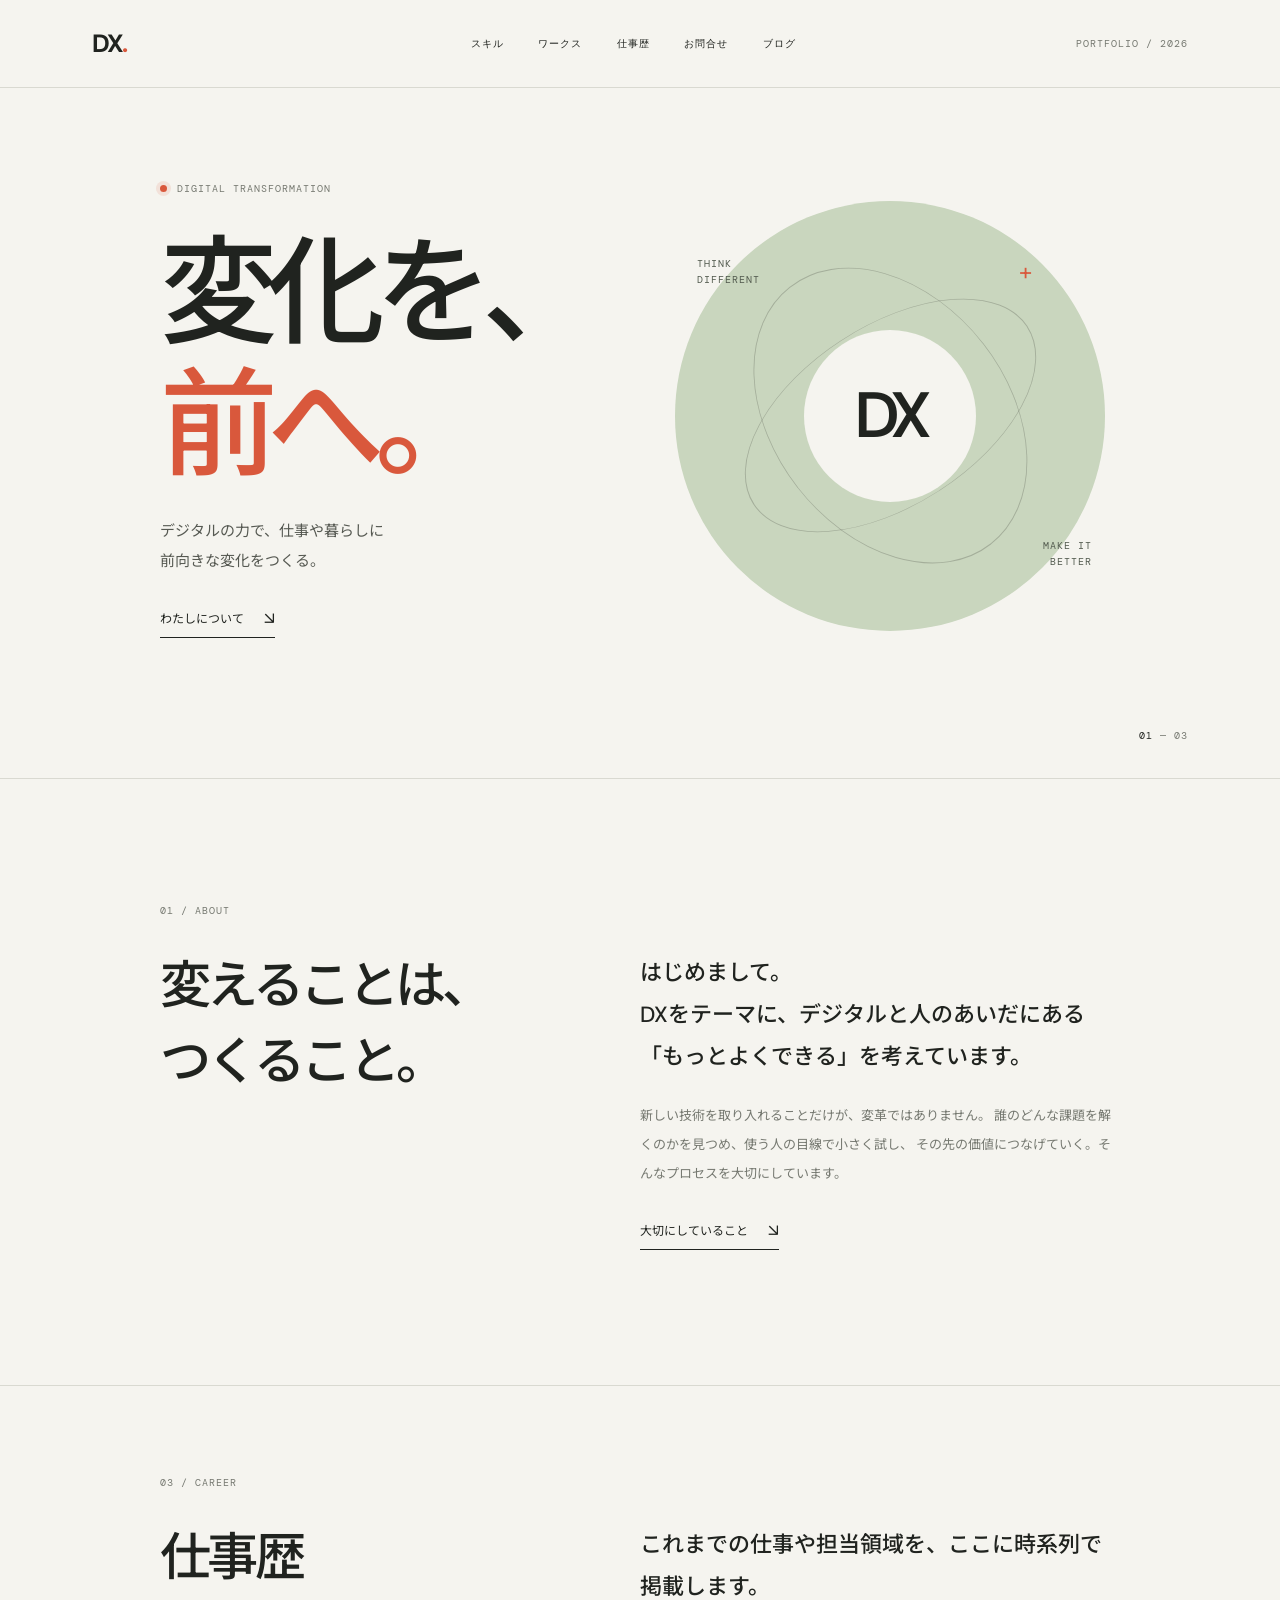
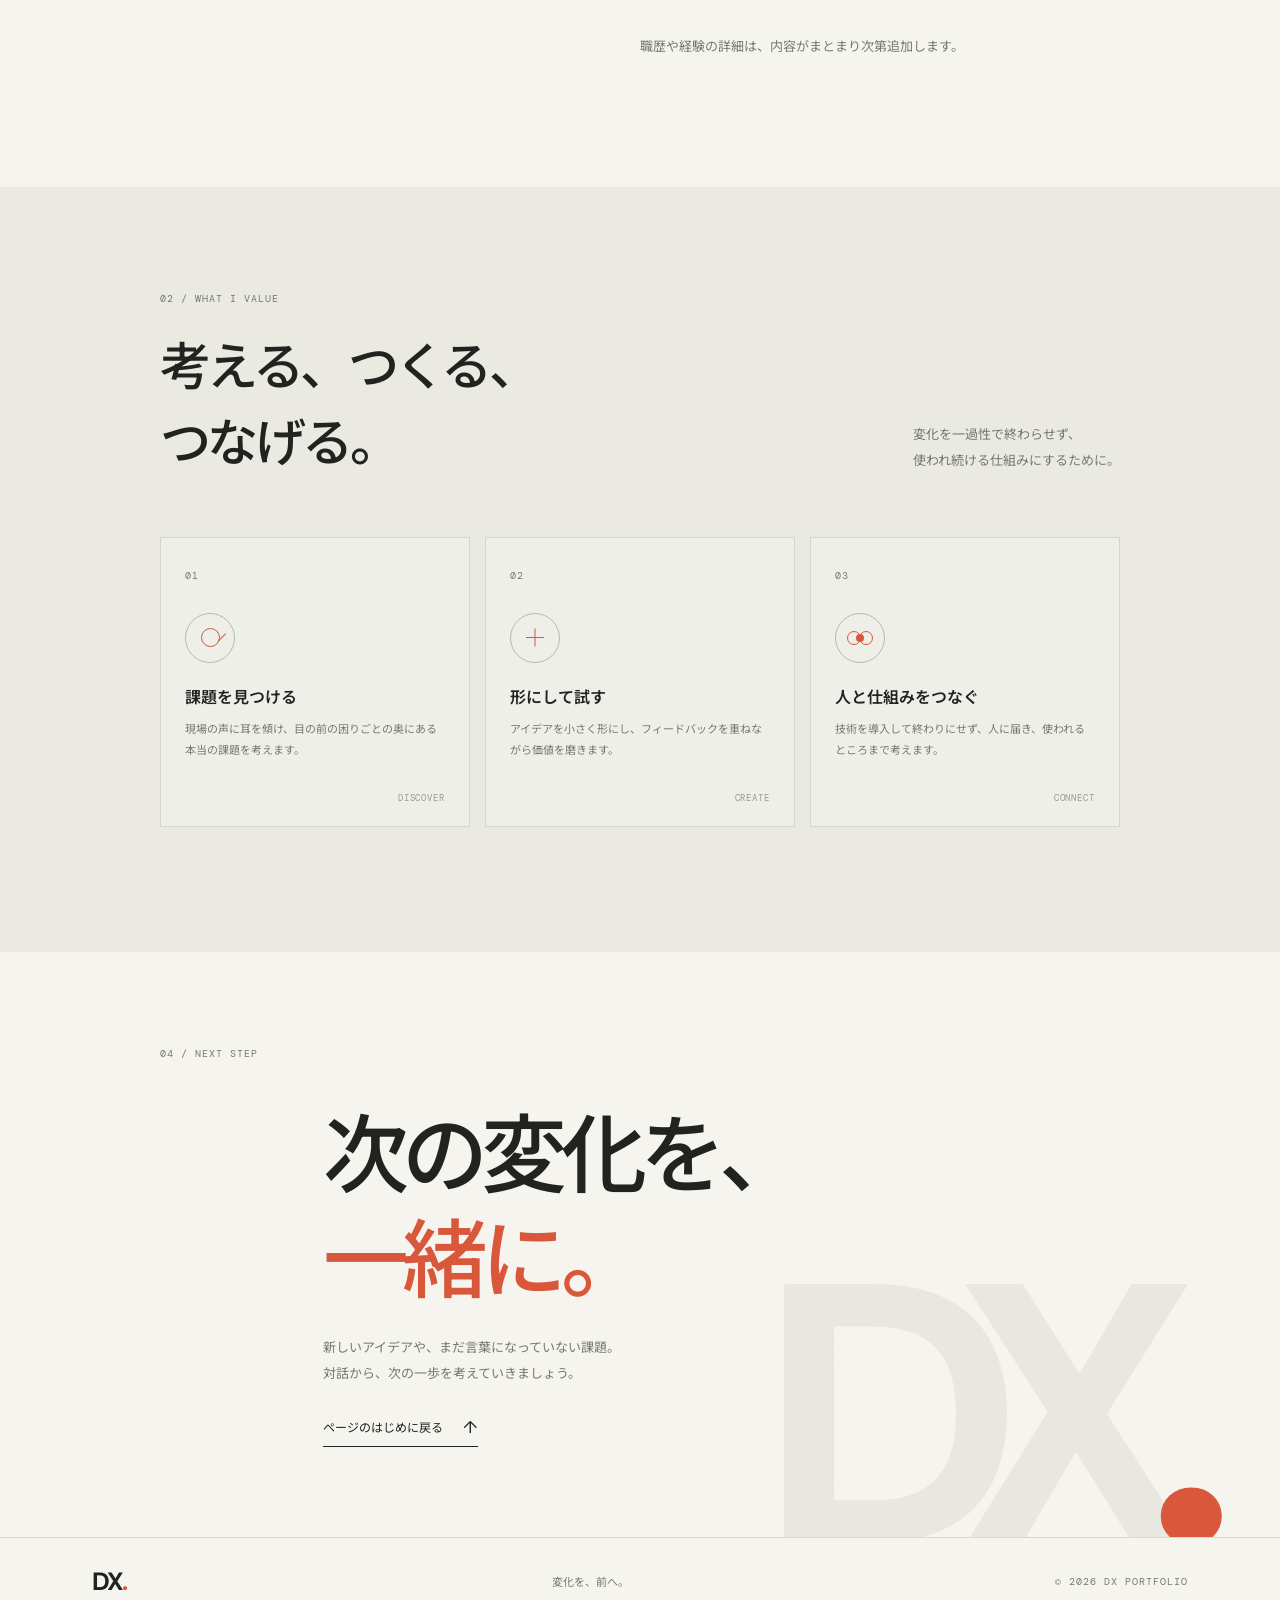
==== index.html @ 7536d4f8 "初コミット" ====
<!doctype html>
<html lang="ja">
  <head>
    <meta charset="utf-8">
    <meta name="viewport" content="width=device-width, initial-scale=1">
    <meta name="description" content="デジタルの力で、仕事や暮らしに前向きな変化をつくる。DXをテーマにしたポートフォリオです。">
    <meta name="theme-color" content="#f5f4ef">
    <title>DX — 変化を、前へ。</title>
    <link rel="preconnect" href="https://fonts.googleapis.com">
    <link rel="preconnect" href="https://fonts.gstatic.com" crossorigin>
    <link href="https://fonts.googleapis.com/css2?family=DM+Mono:wght@400;500&family=DM+Sans:wght@400;500;600;700&family=Noto+Sans+JP:wght@400;500;600;700&display=swap" rel="stylesheet">
    <link rel="stylesheet" href="style.css">
    <script src="navigation.js" defer></script>
  </head>
  <body>
    <div id="site-header"></div>

    <main id="top" data-page="home">
      <section class="hero" aria-labelledby="hero-title">
        <div class="hero-copy">
          <p class="eyebrow"><span class="status-dot"></span> DIGITAL TRANSFORMATION</p>
          <h1 id="hero-title">変化を、<br><span>前へ。</span></h1>
          <p class="hero-description">
            デジタルの力で、仕事や暮らしに<br class="desktop-break">
            前向きな変化をつくる。
          </p>
          <a class="text-link" href="#about">わたしについて <span aria-hidden="true">↘</span></a>
        </div>
        <div class="hero-art" aria-hidden="true">
          <div class="art-orbit orbit-one"></div>
          <div class="art-orbit orbit-two"></div>
          <div class="art-core">DX</div>
          <span class="art-label label-top">THINK<br>DIFFERENT</span>
          <span class="art-label label-bottom">MAKE IT<br>BETTER</span>
          <span class="art-cross">+</span>
        </div>
        <div class="hero-index"><span>01</span> — 03</div>
      </section>

      <section class="about section-wrap" id="about" aria-labelledby="about-title">
        <div class="section-heading">
          <p class="eyebrow">01 / ABOUT</p>
          <h2 id="about-title">変えることは、<br>つくること。</h2>
        </div>
        <div class="about-copy">
          <p class="lead">
            はじめまして。<br>
            DXをテーマに、デジタルと人のあいだにある
            「もっとよくできる」を考えています。
          </p>
          <p class="body-copy">
            新しい技術を取り入れることだけが、変革ではありません。
            誰のどんな課題を解くのかを見つめ、使う人の目線で小さく試し、
            その先の価値につなげていく。そんなプロセスを大切にしています。
          </p>
          <a class="text-link" href="#focus">大切にしていること <span aria-hidden="true">↘</span></a>
        </div>
      </section>

      <section class="career section-wrap" id="career" aria-labelledby="career-title">
        <div class="section-heading">
          <p class="eyebrow">03 / CAREER</p>
          <h2 id="career-title">仕事歴</h2>
        </div>
        <div class="career-copy">
          <p class="lead">これまでの仕事や担当領域を、ここに時系列で掲載します。</p>
          <p class="body-copy">職歴や経験の詳細は、内容がまとまり次第追加します。</p>
        </div>
      </section>

      <section class="focus section-wrap" id="focus" aria-labelledby="focus-title">
        <div class="focus-top">
          <div>
            <p class="eyebrow">02 / WHAT I VALUE</p>
            <h2 id="focus-title">考える、つくる、<br>つなげる。</h2>
          </div>
          <p class="focus-intro">変化を一過性で終わらせず、<br>使われ続ける仕組みにするために。</p>
        </div>
        <div class="focus-grid">
          <article class="focus-card">
            <span class="card-number">01</span>
            <div class="card-icon icon-discover" aria-hidden="true"><span></span></div>
            <h3>課題を見つける</h3>
            <p>現場の声に耳を傾け、目の前の困りごとの奥にある本当の課題を考えます。</p>
            <span class="card-en">DISCOVER</span>
          </article>
          <article class="focus-card">
            <span class="card-number">02</span>
            <div class="card-icon icon-create" aria-hidden="true"><span></span></div>
            <h3>形にして試す</h3>
            <p>アイデアを小さく形にし、フィードバックを重ねながら価値を磨きます。</p>
            <span class="card-en">CREATE</span>
          </article>
          <article class="focus-card">
            <span class="card-number">03</span>
            <div class="card-icon icon-connect" aria-hidden="true"><span></span></div>
            <h3>人と仕組みをつなぐ</h3>
            <p>技術を導入して終わりにせず、人に届き、使われるところまで考えます。</p>
            <span class="card-en">CONNECT</span>
          </article>
        </div>
      </section>

      <section class="contact section-wrap" id="contact" aria-labelledby="contact-title">
        <p class="eyebrow">04 / NEXT STEP</p>
        <div class="contact-content">
          <h2 id="contact-title">次の変化を、<br><span>一緒に。</span></h2>
          <p>新しいアイデアや、まだ言葉になっていない課題。<br>対話から、次の一歩を考えていきましょう。</p>
          <a class="contact-link" href="#top">ページのはじめに戻る <span aria-hidden="true">↑</span></a>
        </div>
        <div class="contact-mark" aria-hidden="true">DX<span>.</span></div>
      </section>
    </main>

    <footer class="site-footer">
      <a class="wordmark" href="#top" aria-label="DX ホーム">DX<span>.</span></a>
      <p>変化を、前へ。</p>
      <small>© 2026 DX PORTFOLIO</small>
    </footer>
  </body>
</html>
---- style.css ----
:root {
  color-scheme: light;
  --paper: #f5f4ef;
  --ink: #20231f;
  --muted: #767971;
  --line: #d9d9d1;
  --accent: #d9583c;
  --green: #c9d6be;
  --mono: "DM Mono", monospace;
  --sans: "DM Sans", "Noto Sans JP", sans-serif;
}

* {
  box-sizing: border-box;
}

html {
  scroll-behavior: smooth;
}

body {
  margin: 0;
  background: var(--paper);
  color: var(--ink);
  font-family: var(--sans);
  -webkit-font-smoothing: antialiased;
}

a {
  color: inherit;
  text-decoration: none;
}

.site-header,
.site-footer {
  display: flex;
  align-items: center;
  justify-content: space-between;
  padding: 27px 7.2%;
}

.site-header {
  border-bottom: 1px solid var(--line);
}

.wordmark {
  font-size: 25px;
  font-weight: 700;
  letter-spacing: -0.09em;
}

.wordmark span,
.contact-mark span {
  color: var(--accent);
}

.site-nav {
  display: flex;
  gap: clamp(14px, 2.7vw, 38px);
  margin-left: 65px;
}

.site-nav a,
.header-note,
.eyebrow,
.hero-index,
.art-label,
.card-number,
.card-en,
.site-footer small {
  font-family: var(--mono);
  font-size: 10px;
  letter-spacing: 0.1em;
}

.site-nav a {
  transition: color 180ms ease;
}

.site-nav a:hover,
.text-link:hover,
.contact-link:hover {
  color: var(--accent);
}

.header-note {
  color: var(--muted);
}

.hero {
  position: relative;
  display: grid;
  min-height: min(690px, 78vw);
  grid-template-columns: 1fr 1fr;
  align-items: center;
  padding: 60px 12.5% 90px;
  overflow: hidden;
}

.hero-copy {
  position: relative;
  z-index: 1;
  padding-bottom: 16px;
}

.eyebrow {
  display: flex;
  align-items: center;
  gap: 10px;
  margin: 0;
  color: var(--muted);
  text-transform: uppercase;
}

.status-dot {
  width: 7px;
  height: 7px;
  border-radius: 50%;
  background: var(--accent);
  box-shadow: 0 0 0 4px rgb(217 88 60 / 12%);
}

h1,
h2,
h3,
p {
  margin-top: 0;
}

.hero h1 {
  margin: 34px 0 24px;
  font-size: clamp(68px, 9.2vw, 128px);
  font-weight: 500;
  letter-spacing: -0.09em;
  line-height: 1.12;
}

.hero h1 span,
.contact h2 span {
  color: var(--accent);
}

.hero-description {
  margin-bottom: 31px;
  color: #565952;
  font-size: 15px;
  line-height: 2;
}

.text-link,
.contact-link {
  display: inline-flex;
  align-items: center;
  gap: 20px;
  padding-bottom: 8px;
  border-bottom: 1px solid currentColor;
  font-size: 12px;
  transition: color 180ms ease;
}

.text-link span,
.contact-link span {
  font-size: 17px;
}

.hero-art {
  position: relative;
  justify-self: center;
  width: min(36vw, 430px);
  aspect-ratio: 1;
  margin: -5px 0 0 20px;
  border-radius: 50%;
  background: var(--green);
}

.art-orbit {
  position: absolute;
  inset: 12%;
  border: 1px solid rgb(32 35 31 / 22%);
  border-radius: 50%;
  transform: rotate(-33deg) scaleY(0.55);
}

.orbit-two {
  transform: rotate(52deg) scaleY(0.72);
}

.art-core {
  position: absolute;
  top: 50%;
  left: 50%;
  display: grid;
  width: 40%;
  aspect-ratio: 1;
  place-items: center;
  border-radius: 50%;
  background: var(--paper);
  font-size: clamp(35px, 5vw, 65px);
  font-weight: 600;
  letter-spacing: -0.1em;
  transform: translate(-50%, -50%);
}

.art-label {
  position: absolute;
  color: #535b4f;
  line-height: 1.6;
}

.label-top {
  top: 13%;
  left: 5%;
}

.label-bottom {
  right: 3%;
  bottom: 14%;
  text-align: right;
}

.art-cross {
  position: absolute;
  top: 13%;
  right: 17%;
  color: var(--accent);
  font-size: 24px;
}

.hero-index {
  position: absolute;
  right: 7.2%;
  bottom: 36px;
  color: var(--muted);
}

.hero-index span {
  color: var(--ink);
}

.section-wrap {
  padding-right: 12.5%;
  padding-left: 12.5%;
}

.about {
  display: grid;
  grid-template-columns: 0.9fr 1.1fr;
  gap: 9%;
  padding-top: 125px;
  padding-bottom: 135px;
  border-top: 1px solid var(--line);
}

.section-heading h2,
.focus h2 {
  margin: 31px 0 0;
  font-size: clamp(33px, 4vw, 52px);
  font-weight: 500;
  letter-spacing: -0.07em;
  line-height: 1.48;
}

.about-copy {
  padding-top: 48px;
}

.career {
  display: grid;
  grid-template-columns: 0.9fr 1.1fr;
  gap: 9%;
  padding-top: 90px;
  padding-bottom: 95px;
  border-top: 1px solid var(--line);
}

.career-copy {
  padding-top: 48px;
}

.lead {
  max-width: 470px;
  margin-bottom: 25px;
  font-size: clamp(17px, 1.8vw, 22px);
  font-weight: 500;
  line-height: 1.9;
}

.body-copy {
  max-width: 510px;
  margin-bottom: 31px;
  color: var(--muted);
  font-size: 13px;
  line-height: 2.2;
}

.focus {
  padding-top: 105px;
  padding-bottom: 125px;
  background: #eaeae3;
}

.focus-top {
  display: flex;
  align-items: end;
  justify-content: space-between;
  margin-bottom: 55px;
}

.focus h2 {
  margin-top: 25px;
}

.focus-intro {
  margin: 0 0 8px;
  color: var(--muted);
  font-size: 13px;
  line-height: 2;
}

.focus-grid {
  display: grid;
  grid-template-columns: repeat(3, 1fr);
  gap: 15px;
}

.focus-card {
  position: relative;
  min-height: 290px;
  padding: 25px 24px 23px;
  border: 1px solid #d5d6cd;
  background: rgb(245 244 239 / 55%);
}

.card-number {
  color: var(--muted);
}

.card-icon {
  position: relative;
  display: grid;
  width: 50px;
  height: 50px;
  margin: 29px 0 21px;
  place-items: center;
  border: 1px solid #b6b9ad;
  border-radius: 50%;
}

.card-icon::before,
.card-icon::after,
.card-icon span {
  position: absolute;
  display: block;
  content: "";
}

.icon-discover::before {
  width: 17px;
  height: 17px;
  border: 1px solid var(--accent);
  border-radius: 50%;
}

.icon-discover::after {
  width: 1px;
  height: 11px;
  background: var(--accent);
  transform: rotate(45deg) translate(8px, -8px);
}

.icon-create::before,
.icon-create::after {
  width: 18px;
  height: 1px;
  background: var(--accent);
}

.icon-create::after {
  transform: rotate(90deg);
}

.icon-connect::before,
.icon-connect::after {
  width: 12px;
  height: 12px;
  border: 1px solid var(--accent);
  border-radius: 50%;
}

.icon-connect::before {
  transform: translateX(-6px);
}

.icon-connect::after {
  transform: translateX(6px);
}

.icon-connect span {
  z-index: 1;
  width: 8px;
  height: 8px;
  border-radius: 50%;
  background: var(--accent);
}

.focus-card h3 {
  margin-bottom: 11px;
  font-size: 16px;
  font-weight: 600;
}

.focus-card p {
  margin-bottom: 34px;
  color: var(--muted);
  font-size: 11px;
  line-height: 1.9;
}

.card-en {
  position: absolute;
  right: 24px;
  bottom: 22px;
  color: #989b91;
  font-size: 9px;
}

.contact {
  position: relative;
  min-height: 490px;
  padding-top: 95px;
  padding-bottom: 90px;
  overflow: hidden;
}

.contact-content {
  position: relative;
  z-index: 1;
  margin: 45px 0 0 17%;
}

.contact h2 {
  margin-bottom: 20px;
  font-size: clamp(50px, 7vw, 86px);
  font-weight: 500;
  letter-spacing: -0.08em;
  line-height: 1.22;
}

.contact-content p {
  margin-bottom: 29px;
  color: var(--muted);
  font-size: 13px;
  line-height: 2;
}

.contact-mark {
  position: absolute;
  right: 7%;
  bottom: -65px;
  color: #e9e8e0;
  font-size: clamp(180px, 29vw, 370px);
  font-weight: 700;
  letter-spacing: -0.12em;
  line-height: 1;
}

.site-footer {
  border-top: 1px solid var(--line);
}

.site-footer p {
  margin: 0;
  color: var(--muted);
  font-size: 11px;
}

.site-footer small {
  color: var(--muted);
}

.subpage {
  min-height: calc(100vh - 150px);
  padding-top: 100px;
  padding-bottom: 120px;
}

.subpage h1 {
  margin: 30px 0 15px;
  font-size: clamp(58px, 8vw, 94px);
  font-weight: 500;
  letter-spacing: -0.08em;
}

.subpage h1 span {
  color: var(--accent);
}

.subpage-lead {
  margin-bottom: 60px;
  color: var(--muted);
  font-size: 15px;
  line-height: 2;
}

.skills-list {
  display: grid;
  gap: 14px;
  max-width: 760px;
}

.skill-group {
  padding: 32px;
  border: 1px solid var(--line);
}

.skill-group h2 {
  margin-bottom: 14px;
  font-size: 18px;
  font-weight: 600;
}

.skill-tags {
  display: flex;
  flex-wrap: wrap;
  gap: 9px;
  margin: 0;
  padding: 0;
  list-style: none;
}

.skill-tags li {
  padding: 8px 12px;
  border: 1px solid var(--line);
  color: #565952;
  font-size: 12px;
}

:focus-visible {
  outline: 2px solid var(--accent);
  outline-offset: 4px;
}

@media (max-width: 760px) {
  .site-header,
  .site-footer {
    padding-right: 6%;
    padding-left: 6%;
  }

  .site-header {
    padding-top: 20px;
    padding-bottom: 20px;
  }

  .site-nav {
    gap: clamp(9px, 3vw, 17px);
    margin-left: 0;
  }

  .site-nav a,
  .header-note {
    font-size: 9px;
  }

  .header-note {
    display: none;
  }

  .hero {
    min-height: auto;
    grid-template-columns: 1fr;
    gap: 45px;
    padding: 85px 9% 80px;
  }

  .hero h1 {
    margin-top: 27px;
    font-size: clamp(72px, 17vw, 112px);
  }

  .hero-art {
    width: min(73vw, 340px);
    margin: 0;
  }

  .hero-index {
    right: 6%;
    bottom: 27px;
  }

  .section-wrap {
    padding-right: 9%;
    padding-left: 9%;
  }

  .about {
    grid-template-columns: 1fr;
    gap: 15px;
    padding-top: 83px;
    padding-bottom: 92px;
  }

  .about-copy {
    padding-top: 13px;
  }

  .career {
    grid-template-columns: 1fr;
    gap: 15px;
    padding-top: 70px;
    padding-bottom: 78px;
  }

  .career-copy {
    padding-top: 13px;
  }

  .focus {
    padding-top: 82px;
    padding-bottom: 90px;
  }

  .focus-top {
    display: block;
    margin-bottom: 34px;
  }

  .focus-intro {
    margin-top: 24px;
  }

  .focus-grid {
    grid-template-columns: 1fr;
    gap: 11px;
  }

  .focus-card {
    min-height: 245px;
  }

  .card-icon {
    margin-top: 22px;
  }

  .contact {
    min-height: 450px;
    padding-top: 75px;
    padding-bottom: 75px;
  }

  .contact-content {
    margin: 45px 0 0;
  }

  .contact-mark {
    right: -3%;
    bottom: -25px;
    font-size: 48vw;
  }

  .site-footer p {
    display: none;
  }

  .subpage {
    min-height: calc(100vh - 130px);
    padding-top: 75px;
    padding-bottom: 90px;
  }

  .skill-group {
    padding: 24px;
  }
}

@media (prefers-reduced-motion: reduce) {
  html {
    scroll-behavior: auto;
  }

  *,
  *::before,
  *::after {
    transition-duration: 0.01ms !important;
  }
}
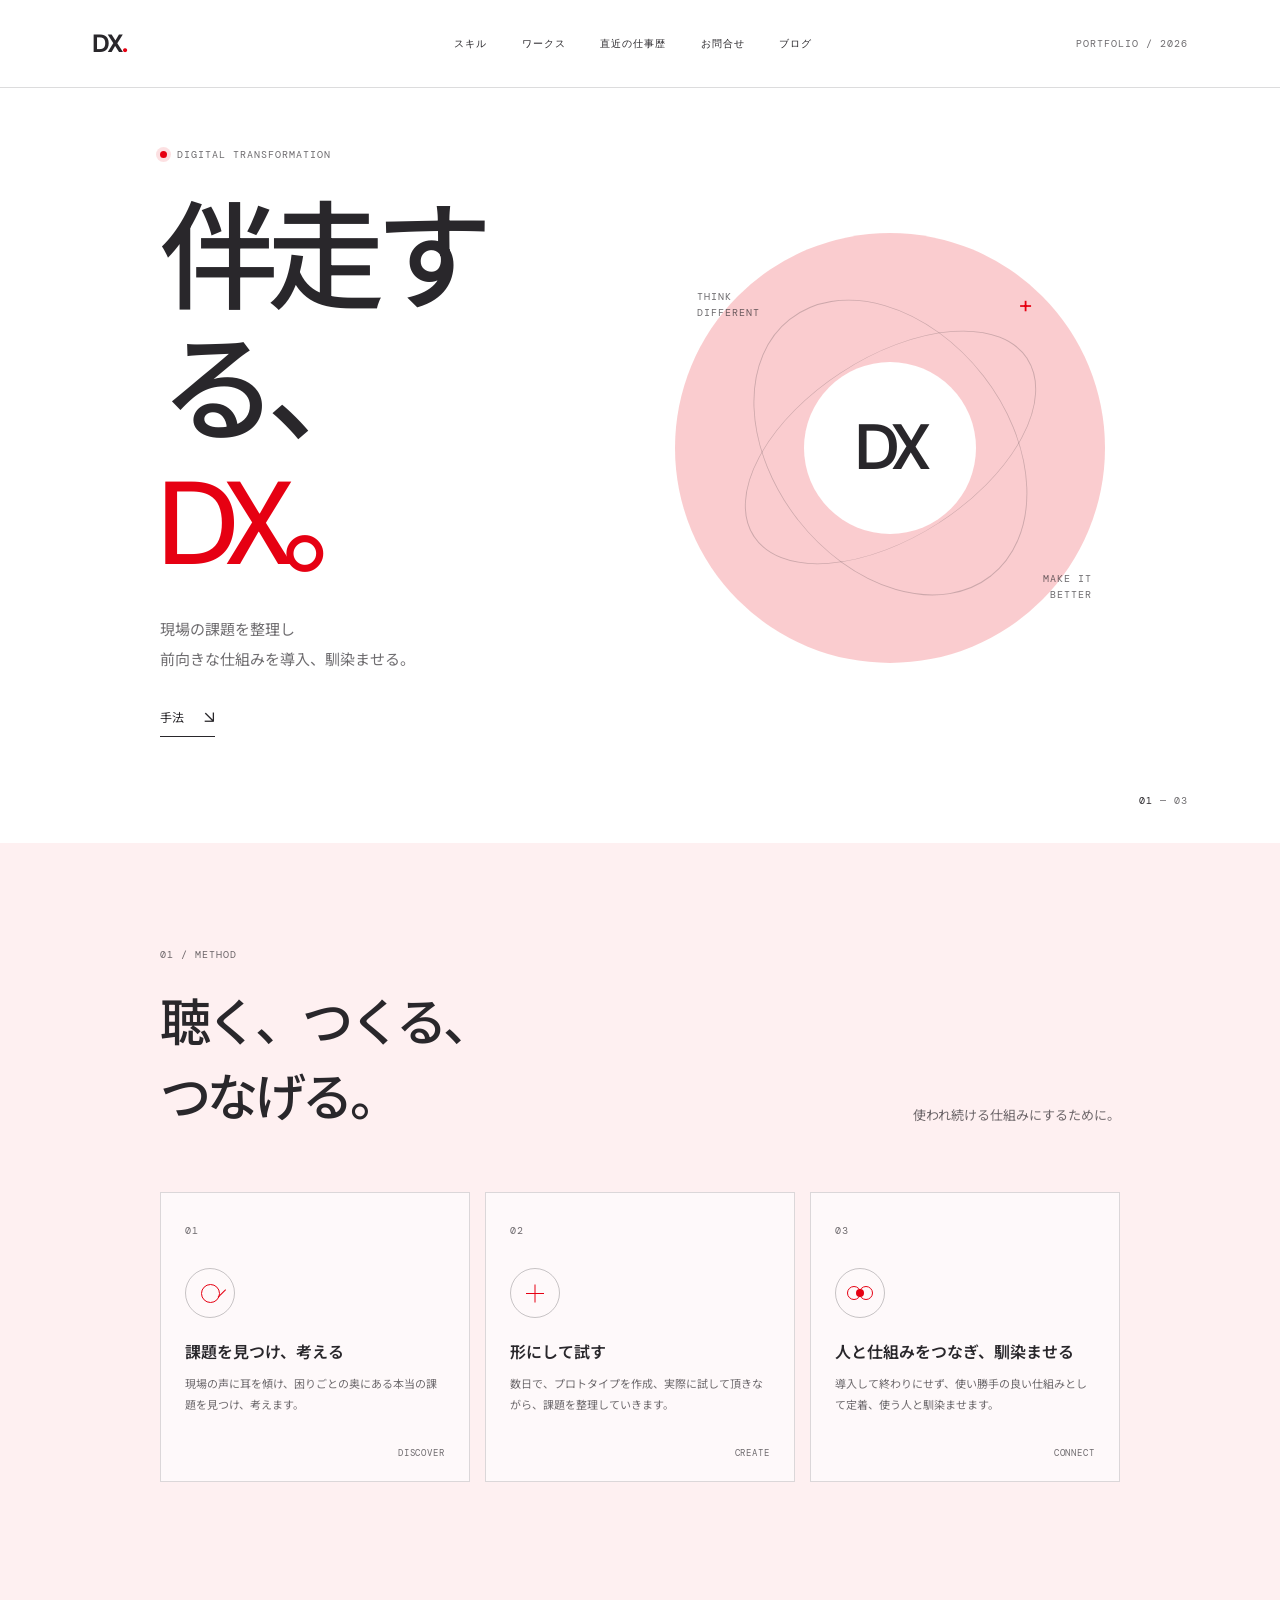
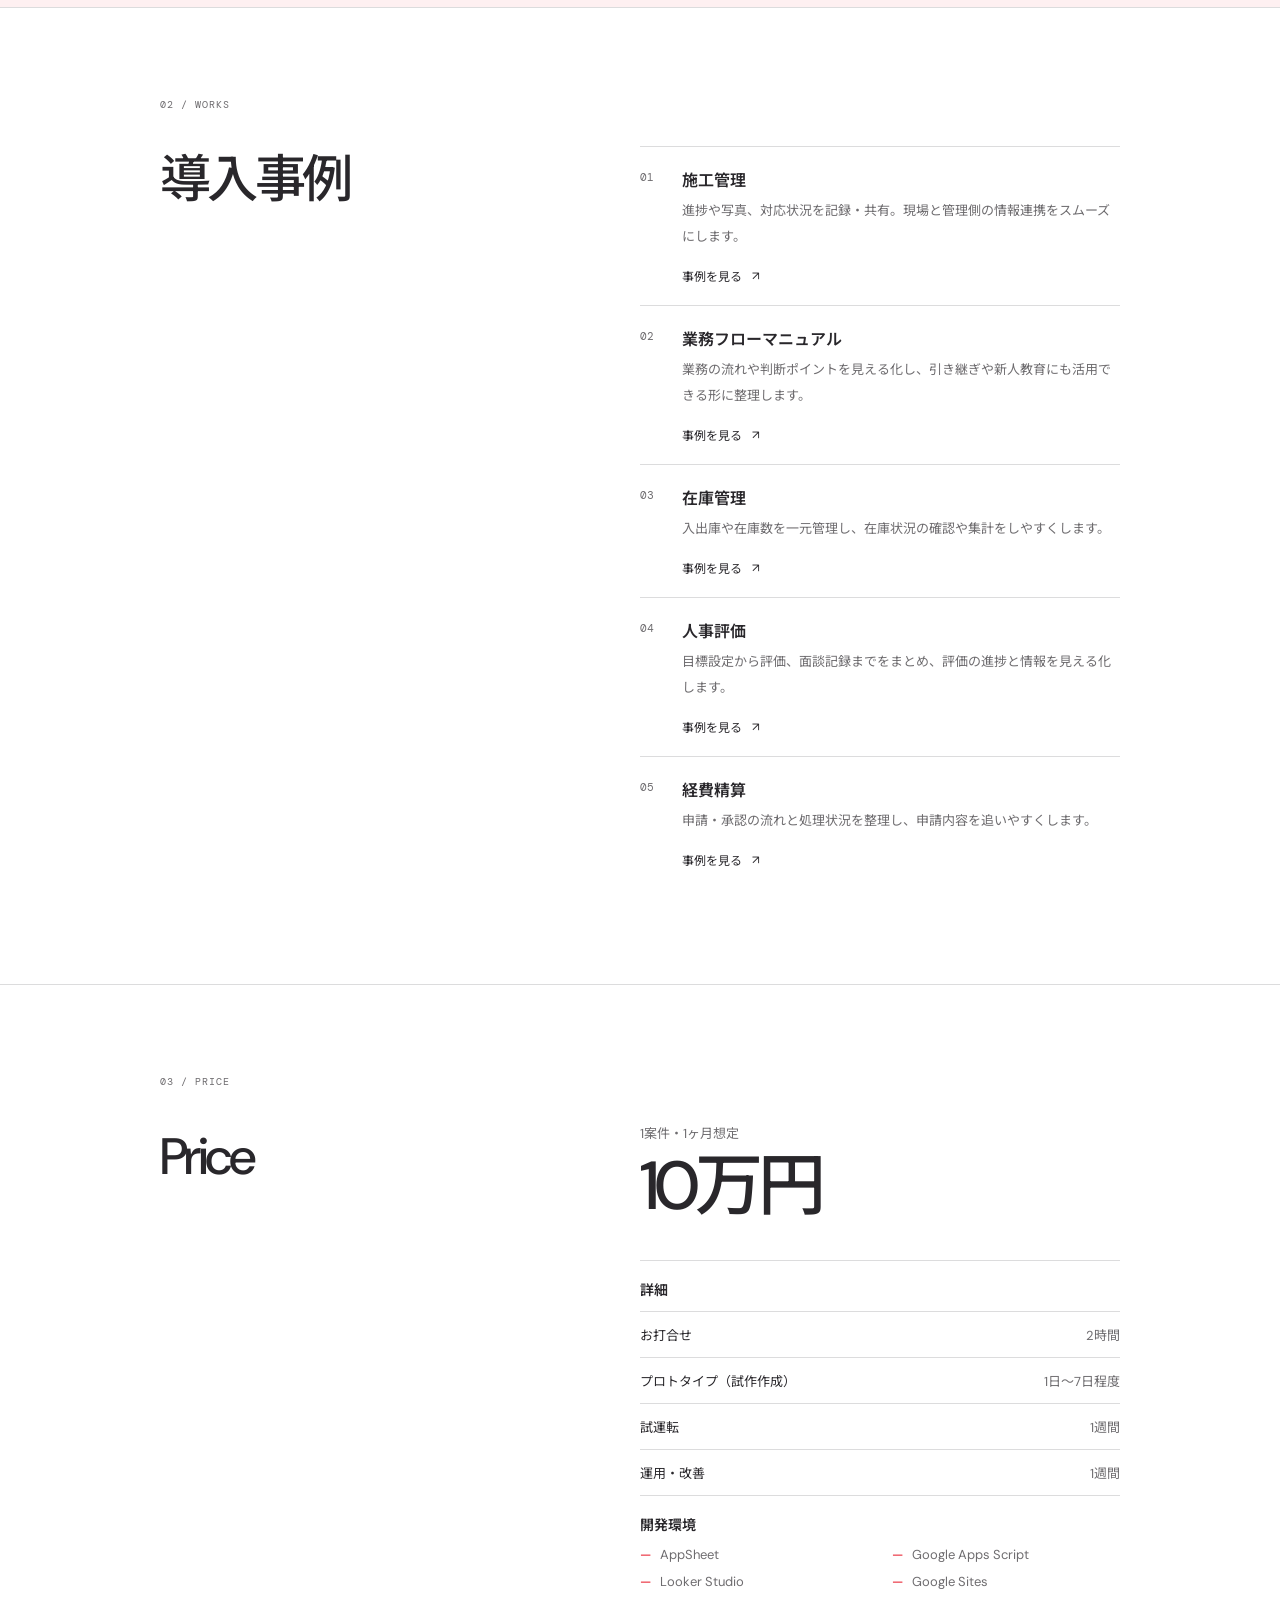
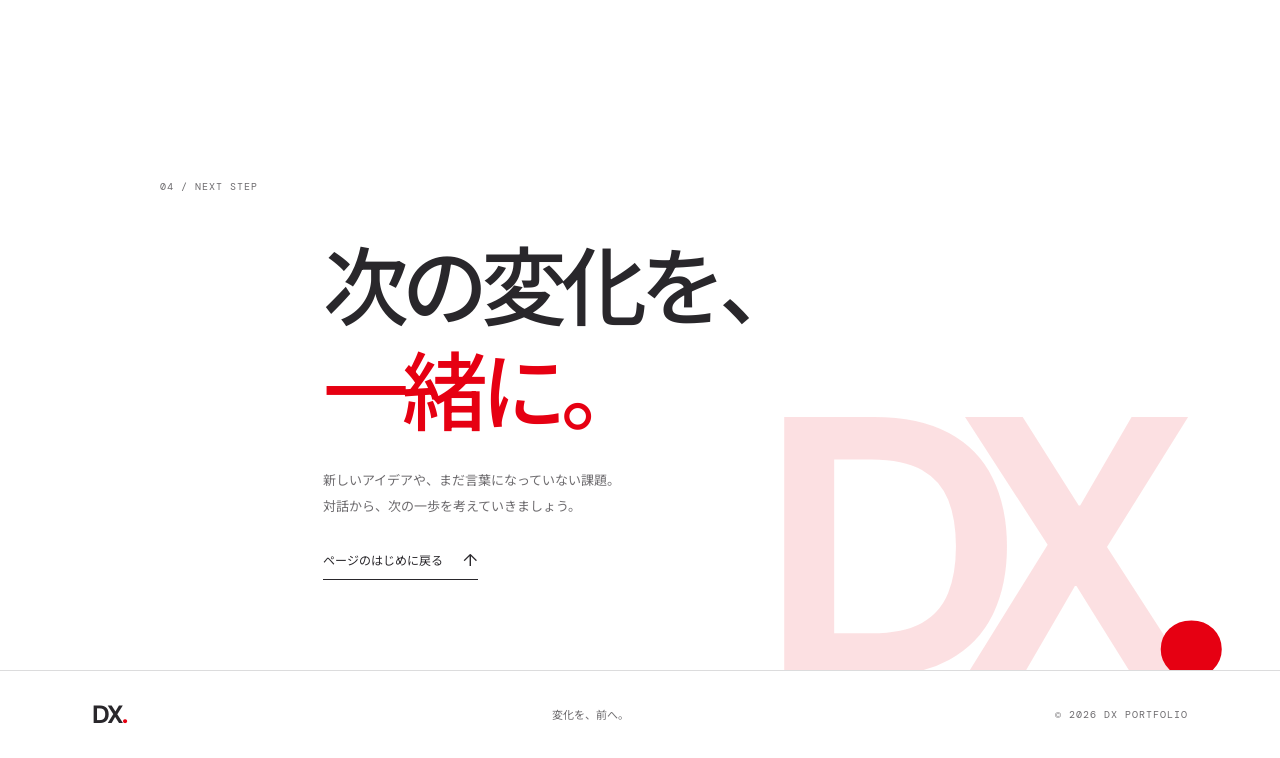
==== commit 24293014: "1" ====
--- a/index.html
+++ b/index.html
@@ -3,9 +3,9 @@
   <head>
     <meta charset="utf-8">
     <meta name="viewport" content="width=device-width, initial-scale=1">
-    <meta name="description" content="デジタルの力で、仕事や暮らしに前向きな変化をつくる。DXをテーマにしたポートフォリオです。">
+    <meta name="description" content="課題の整理からプロトタイプの作成、試運転、運用・保守まで一貫してDXを支援します。AppSheet、Google Apps Script、Looker Studio、Google Sites、Pythonを活用し、AIの導入にとどまらず、現場で使われ続ける業務の仕組みづくりを伴走します。">
     <meta name="theme-color" content="#f5f4ef">
-    <title>DX — 変化を、前へ。</title>
+    <title>伴走する、DX。</title>
     <link rel="preconnect" href="https://fonts.googleapis.com">
     <link rel="preconnect" href="https://fonts.gstatic.com" crossorigin>
     <link href="https://fonts.googleapis.com/css2?family=DM+Mono:wght@400;500&family=DM+Sans:wght@400;500;600;700&family=Noto+Sans+JP:wght@400;500;600;700&display=swap" rel="stylesheet">
@@ -19,12 +19,12 @@
       <section class="hero" aria-labelledby="hero-title">
         <div class="hero-copy">
           <p class="eyebrow"><span class="status-dot"></span> DIGITAL TRANSFORMATION</p>
-          <h1 id="hero-title">変化を、<br><span>前へ。</span></h1>
+          <h1 id="hero-title">伴走する、<br><span>DX。</span></h1>
           <p class="hero-description">
-            デジタルの力で、仕事や暮らしに<br class="desktop-break">
-            前向きな変化をつくる。
+            現場の課題を整理し<br class="desktop-break">
+            前向きな仕組みを導入、馴染ませる。
           </p>
-          <a class="text-link" href="#about">わたしについて <span aria-hidden="true">↘</span></a>
+          <a class="text-link" href="#about">手法<span aria-hidden="true">↘</span></a>
         </div>
         <div class="hero-art" aria-hidden="true">
           <div class="art-orbit orbit-one"></div>
@@ -37,67 +37,125 @@
         <div class="hero-index"><span>01</span> — 03</div>
       </section>
 
-      <section class="about section-wrap" id="about" aria-labelledby="about-title">
-        <div class="section-heading">
-          <p class="eyebrow">01 / ABOUT</p>
-          <h2 id="about-title">変えることは、<br>つくること。</h2>
+      <section class="method section-wrap" id="method" aria-labelledby="method-title">
+        <div class="method-top">
+          <div>
+            <p class="eyebrow">01 / METHOD</p>
+            <h2 id="method-title">聴く、つくる、<br>つなげる。</h2>
+          </div>
+          <p class="method-intro">使われ続ける仕組みにするために。</p>
         </div>
-        <div class="about-copy">
-          <p class="lead">
-            はじめまして。<br>
-            DXをテーマに、デジタルと人のあいだにある
-            「もっとよくできる」を考えています。
-          </p>
-          <p class="body-copy">
-            新しい技術を取り入れることだけが、変革ではありません。
-            誰のどんな課題を解くのかを見つめ、使う人の目線で小さく試し、
-            その先の価値につなげていく。そんなプロセスを大切にしています。
-          </p>
-          <a class="text-link" href="#focus">大切にしていること <span aria-hidden="true">↘</span></a>
+        <div class="method-grid">
+          <article class="method-card">
+            <span class="card-number">01</span>
+            <div class="card-icon icon-discover" aria-hidden="true"><span></span></div>
+            <h3>課題を見つけ、考える</h3>
+            <p>現場の声に耳を傾け、困りごとの奥にある本当の課題を見つけ、考えます。</p>
+            <span class="card-en">DISCOVER</span>
+          </article>
+          <article class="method-card">
+            <span class="card-number">02</span>
+            <div class="card-icon icon-create" aria-hidden="true"><span></span></div>
+            <h3>形にして試す</h3>
+            <p>数日で、プロトタイプを作成、実際に試して頂きながら、課題を整理していきます。</p>
+            <span class="card-en">CREATE</span>
+          </article>
+          <article class="method-card">
+            <span class="card-number">03</span>
+            <div class="card-icon icon-connect" aria-hidden="true"><span></span></div>
+            <h3>人と仕組みをつなぎ、馴染ませる</h3>
+            <p>導入して終わりにせず、使い勝手の良い仕組みとして定着、使う人と馴染ませます。</p>
+            <span class="card-en">CONNECT</span>
+          </article>
         </div>
       </section>
 
-      <section class="career section-wrap" id="career" aria-labelledby="career-title">
+      <section class="works section-wrap" id="works" aria-labelledby="works-title">
         <div class="section-heading">
-          <p class="eyebrow">03 / CAREER</p>
-          <h2 id="career-title">仕事歴</h2>
+          <p class="eyebrow">02 / works</p>
+          <h2 id="works-title">導入事例</h2>
         </div>
-        <div class="career-copy">
-          <p class="lead">これまでの仕事や担当領域を、ここに時系列で掲載します。</p>
-          <p class="body-copy">職歴や経験の詳細は、内容がまとまり次第追加します。</p>
+        <div class="works-copy">
+          <ol class="works-list">
+            <li class="works-item">
+              <span class="work-number">01</span>
+              <div>
+                <h3>施工管理</h3>
+                <p>進捗や写真、対応状況を記録・共有。現場と管理側の情報連携をスムーズにします。</p>
+              </div>
+              <a href="works.html#construction-management" aria-label="施工管理の事例詳細">事例を見る <span aria-hidden="true">↗</span></a>
+            </li>
+            <li class="works-item">
+              <span class="work-number">02</span>
+              <div>
+                <h3>業務フローマニュアル</h3>
+                <p>業務の流れや判断ポイントを見える化し、引き継ぎや新人教育にも活用できる形に整理します。</p>
+              </div>
+              <a href="works.html#workflow-manual" aria-label="業務フローマニュアルの事例詳細">事例を見る <span aria-hidden="true">↗</span></a>
+            </li>
+            <li class="works-item">
+              <span class="work-number">03</span>
+              <div>
+                <h3>在庫管理</h3>
+                <p>入出庫や在庫数を一元管理し、在庫状況の確認や集計をしやすくします。</p>
+              </div>
+              <a href="works.html#inventory-management" aria-label="在庫管理の事例詳細">事例を見る <span aria-hidden="true">↗</span></a>
+            </li>
+            <li class="works-item">
+              <span class="work-number">04</span>
+              <div>
+                <h3>人事評価</h3>
+                <p>目標設定から評価、面談記録までをまとめ、評価の進捗と情報を見える化します。</p>
+              </div>
+              <a href="works.html#performance-review" aria-label="人事評価の事例詳細">事例を見る <span aria-hidden="true">↗</span></a>
+            </li>
+            <li class="works-item">
+              <span class="work-number">05</span>
+              <div>
+                <h3>経費精算</h3>
+                <p>申請・承認の流れと処理状況を整理し、申請内容を追いやすくします。</p>
+              </div>
+              <a href="works.html#expense-reimbursement" aria-label="経費精算の事例詳細">事例を見る <span aria-hidden="true">↗</span></a>
+            </li>
+          </ol>
         </div>
       </section>
 
-      <section class="focus section-wrap" id="focus" aria-labelledby="focus-title">
-        <div class="focus-top">
-          <div>
-            <p class="eyebrow">02 / WHAT I VALUE</p>
-            <h2 id="focus-title">考える、つくる、<br>つなげる。</h2>
-          </div>
-          <p class="focus-intro">変化を一過性で終わらせず、<br>使われ続ける仕組みにするために。</p>
+
+      <section class="price section-wrap" id="price" aria-labelledby="price-title">
+        <div class="section-heading">
+          <p class="eyebrow">03 / PRICE</p>
+          <h2 id="price-title">Price</h2>
         </div>
-        <div class="focus-grid">
-          <article class="focus-card">
-            <span class="card-number">01</span>
-            <div class="card-icon icon-discover" aria-hidden="true"><span></span></div>
-            <h3>課題を見つける</h3>
-            <p>現場の声に耳を傾け、目の前の困りごとの奥にある本当の課題を考えます。</p>
-            <span class="card-en">DISCOVER</span>
-          </article>
-          <article class="focus-card">
-            <span class="card-number">02</span>
-            <div class="card-icon icon-create" aria-hidden="true"><span></span></div>
-            <h3>形にして試す</h3>
-            <p>アイデアを小さく形にし、フィードバックを重ねながら価値を磨きます。</p>
-            <span class="card-en">CREATE</span>
-          </article>
-          <article class="focus-card">
-            <span class="card-number">03</span>
-            <div class="card-icon icon-connect" aria-hidden="true"><span></span></div>
-            <h3>人と仕組みをつなぐ</h3>
-            <p>技術を導入して終わりにせず、人に届き、使われるところまで考えます。</p>
-            <span class="card-en">CONNECT</span>
-          </article>
+        <div class="price-content">
+          <p class="price-plan">1案件・1ヶ月想定</p>
+          <p class="price-amount">10万円</p>
+          <h3 class="price-details-title">詳細</h3>
+          <ol class="price-steps">
+            <li>
+              <span class="price-step-name">お打合せ</span>
+              <span class="price-step-duration">2時間</span>
+            </li>
+            <li>
+              <span class="price-step-name">プロトタイプ（試作作成）</span>
+              <span class="price-step-duration">1日〜7日程度</span>
+            </li>
+            <li>
+              <span class="price-step-name">試運転</span>
+              <span class="price-step-duration">1週間</span>
+            </li>
+            <li>
+              <span class="price-step-name">運用・改善</span>
+              <span class="price-step-duration">1週間</span>
+            </li>
+          </ol>
+          <h3 class="price-details-title price-tools-title">開発環境</h3>
+          <ul class="price-tools">
+            <li>AppSheet</li>
+            <li>Google Apps Script</li>
+            <li>Looker Studio</li>
+            <li>Google Sites</li>
+          </ul>
         </div>
       </section>
 
--- a/style.css
+++ b/style.css
@@ -1,11 +1,14 @@
 :root {
   color-scheme: light;
-  --paper: #f5f4ef;
-  --ink: #20231f;
-  --muted: #767971;
-  --line: #d9d9d1;
-  --accent: #d9583c;
-  --green: #c9d6be;
+  --paper: #fff;
+  --ink: #29272b;
+  --muted: rgb(41 39 43 / 68%);
+  --line: rgb(41 39 43 / 16%);
+  --accent: #e60012;
+  --accent-soft: rgb(230 0 18 / 20%);
+  --surface-soft: rgb(230 0 18 / 6%);
+  --line-strong: rgb(41 39 43 / 26%);
+  --decoration: rgb(230 0 18 / 12%);
   --mono: "DM Mono", monospace;
   --sans: "DM Sans", "Noto Sans JP", sans-serif;
 }
@@ -117,7 +120,7 @@
   height: 7px;
   border-radius: 50%;
   background: var(--accent);
-  box-shadow: 0 0 0 4px rgb(217 88 60 / 12%);
+  box-shadow: 0 0 0 4px rgb(230 0 18 / 12%);
 }
 
 h1,
@@ -142,7 +145,7 @@
 
 .hero-description {
   margin-bottom: 31px;
-  color: #565952;
+  color: var(--muted);
   font-size: 15px;
   line-height: 2;
 }
@@ -170,13 +173,13 @@
   aspect-ratio: 1;
   margin: -5px 0 0 20px;
   border-radius: 50%;
-  background: var(--green);
+  background: var(--accent-soft);
 }
 
 .art-orbit {
   position: absolute;
   inset: 12%;
-  border: 1px solid rgb(32 35 31 / 22%);
+  border: 1px solid rgb(41 39 43 / 22%);
   border-radius: 50%;
   transform: rotate(-33deg) scaleY(0.55);
 }
@@ -203,7 +206,7 @@
 
 .art-label {
   position: absolute;
-  color: #535b4f;
+  color: var(--muted);
   line-height: 1.6;
 }
 
@@ -242,17 +245,10 @@
   padding-left: 12.5%;
 }
 
-.about {
-  display: grid;
-  grid-template-columns: 0.9fr 1.1fr;
-  gap: 9%;
-  padding-top: 125px;
-  padding-bottom: 135px;
-  border-top: 1px solid var(--line);
-}
+
 
 .section-heading h2,
-.focus h2 {
+.method h2 {
   margin: 31px 0 0;
   font-size: clamp(33px, 4vw, 52px);
   font-weight: 500;
@@ -260,11 +256,9 @@
   line-height: 1.48;
 }
 
-.about-copy {
-  padding-top: 48px;
-}
-
-.career {
+
+
+.works {
   display: grid;
   grid-template-columns: 0.9fr 1.1fr;
   gap: 9%;
@@ -273,8 +267,136 @@
   border-top: 1px solid var(--line);
 }
 
-.career-copy {
+.works-copy {
   padding-top: 48px;
+}
+
+
+
+.works-list {
+  margin: 0;
+  padding: 0;
+  list-style: none;
+}
+
+.works-item {
+  display: grid;
+  grid-template-columns: 30px 1fr;
+  gap: 12px;
+  padding: 20px 0;
+  border-top: 1px solid var(--line);
+}
+
+.work-number {
+  padding-top: 3px;
+  color: var(--muted);
+  font-family: "DM Mono", monospace;
+  font-size: 11px;
+}
+
+.works-item h3 {
+  margin: 0 0 7px;
+  font-size: 16px;
+  font-weight: 600;
+}
+
+.works-item p,
+.work-detail > p:last-child {
+  margin: 0;
+  color: var(--muted);
+  font-size: 13px;
+  line-height: 2;
+}
+
+.works-item a {
+  grid-column: 2;
+  display: inline-flex;
+  align-items: center;
+  gap: 10px;
+  width: fit-content;
+  margin-top: 5px;
+  font-size: 12px;
+  transition: color 180ms ease;
+}
+
+.works-item a:hover {
+  color: var(--accent);
+}
+
+.price {
+  display: grid;
+  grid-template-columns: 0.9fr 1.1fr;
+  gap: 9%;
+  padding-top: 90px;
+  padding-bottom: 95px;
+  border-top: 1px solid var(--line);
+}
+
+.price-content {
+  padding-top: 48px;
+}
+
+.price-plan {
+  margin-bottom: 4px;
+  color: var(--muted);
+  font-size: 13px;
+}
+
+.price-amount {
+  margin-bottom: 32px;
+  font-size: clamp(42px, 6vw, 68px);
+  font-weight: 500;
+  letter-spacing: -0.07em;
+  line-height: 1.2;
+}
+
+.price-details-title {
+  margin: 0;
+  padding: 18px 0 12px;
+  border-top: 1px solid var(--line);
+  font-size: 14px;
+  font-weight: 600;
+}
+
+.price-steps {
+  margin: 0;
+  padding: 0;
+  list-style: none;
+}
+
+.price-steps li {
+  display: flex;
+  justify-content: space-between;
+  gap: 16px;
+  padding: 13px 0;
+  border-top: 1px solid var(--line);
+  font-size: 13px;
+}
+
+.price-step-duration {
+  flex-shrink: 0;
+  color: var(--muted);
+  text-align: right;
+}
+
+.price-tools {
+  display: grid;
+  grid-template-columns: repeat(2, minmax(0, 1fr));
+  gap: 10px 24px;
+  margin: 0;
+  padding: 0;
+  list-style: none;
+}
+
+.price-tools li {
+  color: var(--muted);
+  font-size: 13px;
+}
+
+.price-tools li::before {
+  content: "—";
+  margin-right: 9px;
+  color: var(--accent);
 }
 
 .lead {
@@ -293,42 +415,42 @@
   line-height: 2.2;
 }
 
-.focus {
+.method {
   padding-top: 105px;
   padding-bottom: 125px;
-  background: #eaeae3;
-}
-
-.focus-top {
+  background: var(--surface-soft);
+}
+
+.method-top {
   display: flex;
   align-items: end;
   justify-content: space-between;
   margin-bottom: 55px;
 }
 
-.focus h2 {
+.method h2 {
   margin-top: 25px;
 }
 
-.focus-intro {
+.method-intro {
   margin: 0 0 8px;
   color: var(--muted);
   font-size: 13px;
   line-height: 2;
 }
 
-.focus-grid {
+.method-grid {
   display: grid;
   grid-template-columns: repeat(3, 1fr);
   gap: 15px;
 }
 
-.focus-card {
+.method-card {
   position: relative;
   min-height: 290px;
   padding: 25px 24px 23px;
-  border: 1px solid #d5d6cd;
-  background: rgb(245 244 239 / 55%);
+  border: 1px solid var(--line);
+  background: rgb(255 255 255 / 65%);
 }
 
 .card-number {
@@ -342,7 +464,7 @@
   height: 50px;
   margin: 29px 0 21px;
   place-items: center;
-  border: 1px solid #b6b9ad;
+  border: 1px solid var(--line-strong);
   border-radius: 50%;
 }
 
@@ -403,13 +525,13 @@
   background: var(--accent);
 }
 
-.focus-card h3 {
+.method-card h3 {
   margin-bottom: 11px;
   font-size: 16px;
   font-weight: 600;
 }
 
-.focus-card p {
+.method-card p {
   margin-bottom: 34px;
   color: var(--muted);
   font-size: 11px;
@@ -420,7 +542,7 @@
   position: absolute;
   right: 24px;
   bottom: 22px;
-  color: #989b91;
+  color: var(--muted);
   font-size: 9px;
 }
 
@@ -457,7 +579,7 @@
   position: absolute;
   right: 7%;
   bottom: -65px;
-  color: #e9e8e0;
+  color: var(--decoration);
   font-size: clamp(180px, 29vw, 370px);
   font-weight: 700;
   letter-spacing: -0.12em;
@@ -500,6 +622,23 @@
   color: var(--muted);
   font-size: 15px;
   line-height: 2;
+}
+
+.works-details {
+  max-width: 760px;
+  scroll-margin-top: 30px;
+}
+
+.work-detail {
+  padding: 30px 0;
+  border-top: 1px solid var(--line);
+  scroll-margin-top: 30px;
+}
+
+.work-detail h2 {
+  margin: 15px 0 10px;
+  font-size: 22px;
+  font-weight: 600;
 }
 
 .skills-list {
@@ -531,11 +670,11 @@
 .skill-tags li {
   padding: 8px 12px;
   border: 1px solid var(--line);
-  color: #565952;
+  color: var(--muted);
   font-size: 12px;
 }
 
-:focus-visible {
+:method-visible {
   outline: 2px solid var(--accent);
   outline-offset: 4px;
 }
@@ -593,48 +732,56 @@
     padding-left: 9%;
   }
 
-  .about {
-    grid-template-columns: 1fr;
-    gap: 15px;
-    padding-top: 83px;
-    padding-bottom: 92px;
-  }
-
-  .about-copy {
-    padding-top: 13px;
-  }
-
-  .career {
+
+
+
+
+  .works {
     grid-template-columns: 1fr;
     gap: 15px;
     padding-top: 70px;
     padding-bottom: 78px;
   }
 
-  .career-copy {
+  .price {
+    grid-template-columns: 1fr;
+    gap: 15px;
+    padding-top: 70px;
+    padding-bottom: 78px;
+  }
+
+  .works-copy {
     padding-top: 13px;
   }
 
-  .focus {
+  .price-content {
+    padding-top: 13px;
+  }
+
+  .works-item {
+    gap: 8px;
+  }
+
+  .method {
     padding-top: 82px;
     padding-bottom: 90px;
   }
 
-  .focus-top {
+  .method-top {
     display: block;
     margin-bottom: 34px;
   }
 
-  .focus-intro {
+  .method-intro {
     margin-top: 24px;
   }
 
-  .focus-grid {
+  .method-grid {
     grid-template-columns: 1fr;
     gap: 11px;
   }
 
-  .focus-card {
+  .method-card {
     min-height: 245px;
   }
 
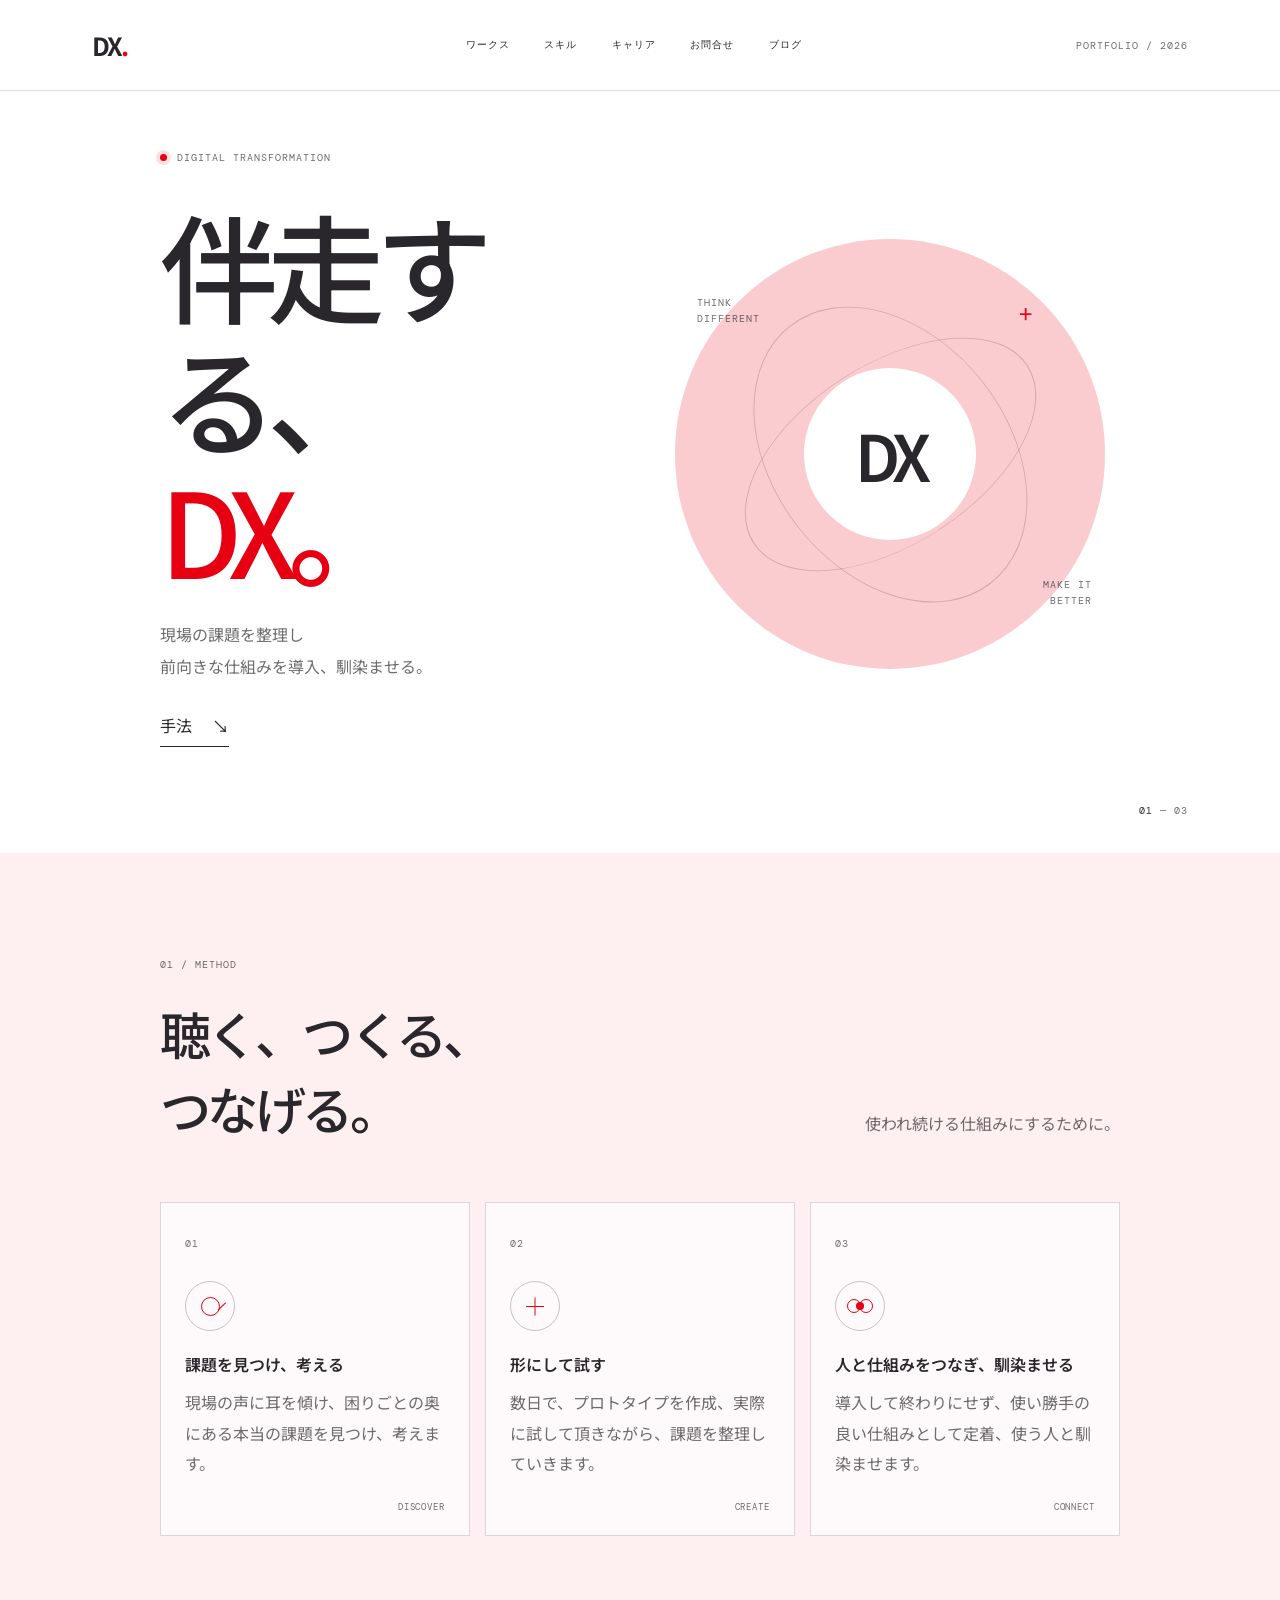
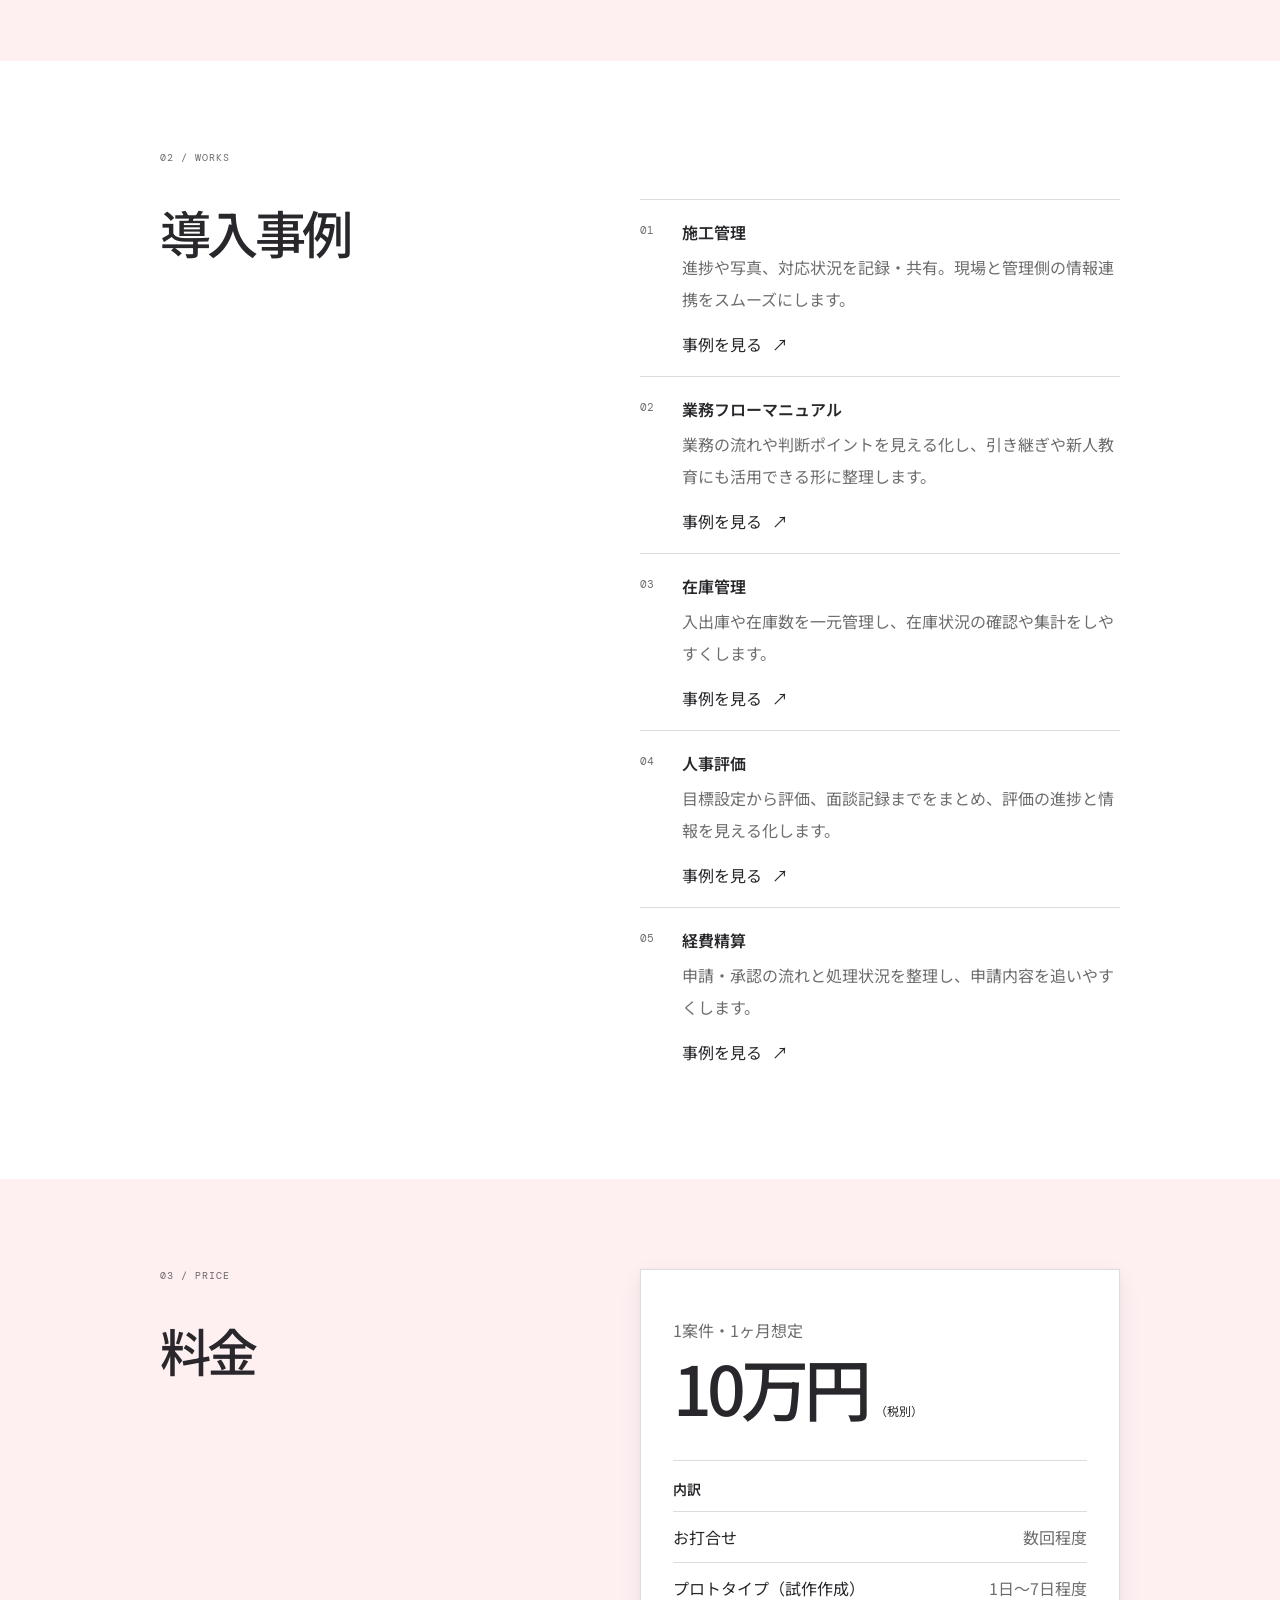
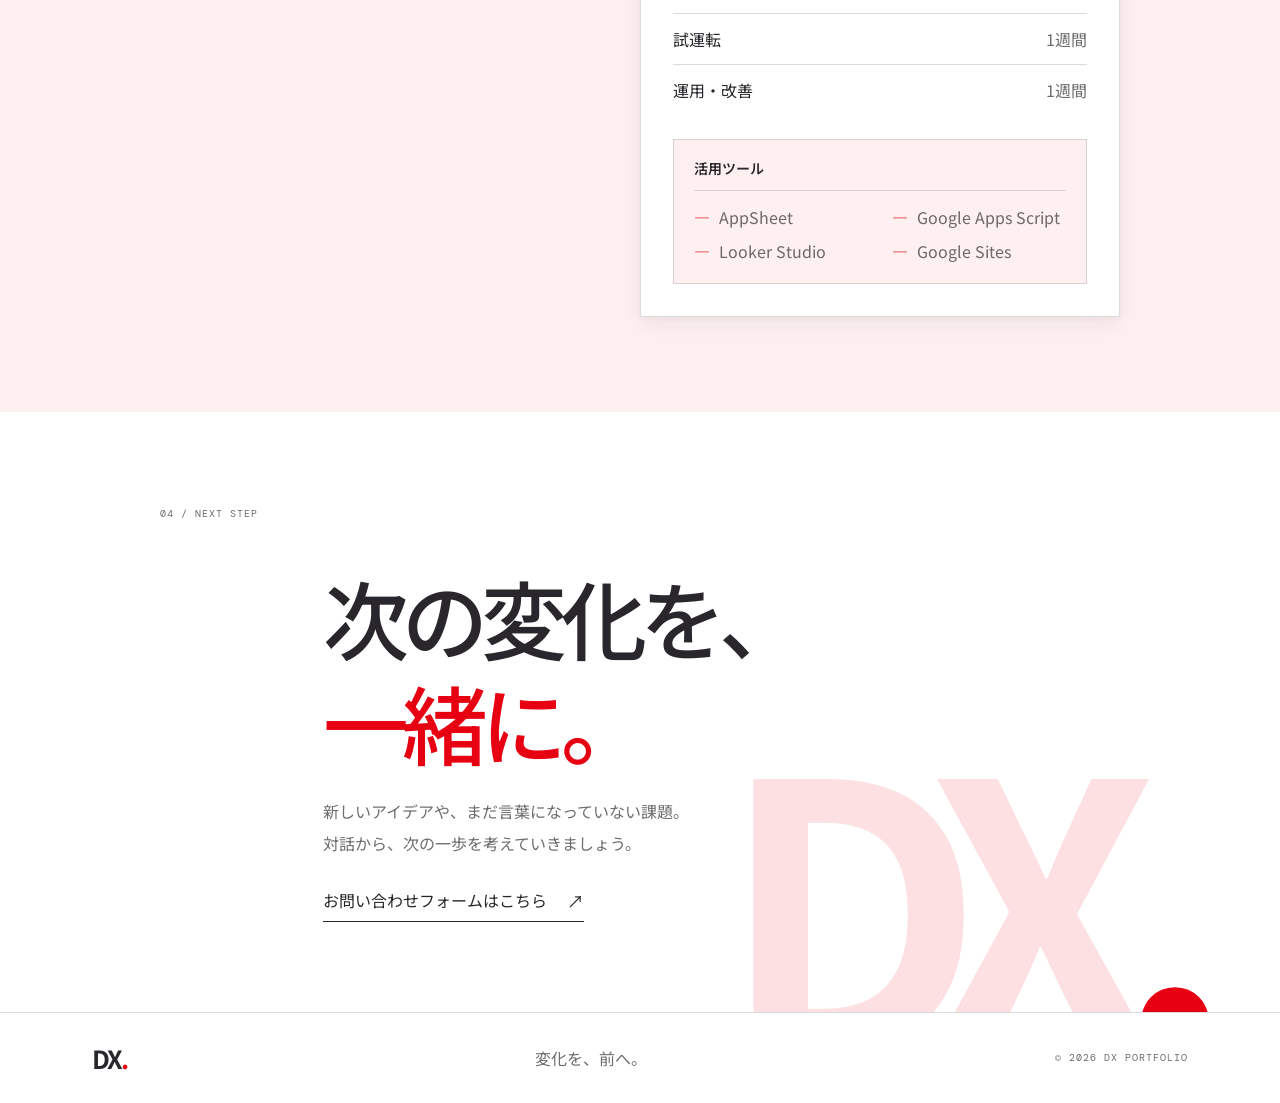
==== commit 58157c4d: "2" ====
--- a/index.html
+++ b/index.html
@@ -8,7 +8,7 @@
     <title>伴走する、DX。</title>
     <link rel="preconnect" href="https://fonts.googleapis.com">
     <link rel="preconnect" href="https://fonts.gstatic.com" crossorigin>
-    <link href="https://fonts.googleapis.com/css2?family=DM+Mono:wght@400;500&family=DM+Sans:wght@400;500;600;700&family=Noto+Sans+JP:wght@400;500;600;700&display=swap" rel="stylesheet">
+    <link href="https://fonts.googleapis.com/css2?family=DM+Mono:wght@400;500&family=Noto+Sans+JP:wght@400;500;600;700&display=swap" rel="stylesheet">
     <link rel="stylesheet" href="style.css">
     <script src="navigation.js" defer></script>
   </head>
@@ -125,16 +125,16 @@
       <section class="price section-wrap" id="price" aria-labelledby="price-title">
         <div class="section-heading">
           <p class="eyebrow">03 / PRICE</p>
-          <h2 id="price-title">Price</h2>
+          <h2 id="price-title">料金</h2>
         </div>
         <div class="price-content">
           <p class="price-plan">1案件・1ヶ月想定</p>
-          <p class="price-amount">10万円</p>
-          <h3 class="price-details-title">詳細</h3>
+          <p class="price-amount">10万円<span class="price-tax">（税別）</span></p>
+          <h3 class="price-details-title">内訳</h3>
           <ol class="price-steps">
             <li>
               <span class="price-step-name">お打合せ</span>
-              <span class="price-step-duration">2時間</span>
+              <span class="price-step-duration">数回程度</span>
             </li>
             <li>
               <span class="price-step-name">プロトタイプ（試作作成）</span>
@@ -149,13 +149,15 @@
               <span class="price-step-duration">1週間</span>
             </li>
           </ol>
-          <h3 class="price-details-title price-tools-title">開発環境</h3>
-          <ul class="price-tools">
-            <li>AppSheet</li>
-            <li>Google Apps Script</li>
-            <li>Looker Studio</li>
-            <li>Google Sites</li>
-          </ul>
+          <div class="price-tools-panel">
+            <h3 class="price-details-title price-tools-title">活用ツール</h3>
+            <ul class="price-tools">
+              <li>AppSheet</li>
+              <li>Google Apps Script</li>
+              <li>Looker Studio</li>
+              <li>Google Sites</li>
+            </ul>
+          </div>
         </div>
       </section>
 
@@ -164,7 +166,7 @@
         <div class="contact-content">
           <h2 id="contact-title">次の変化を、<br><span>一緒に。</span></h2>
           <p>新しいアイデアや、まだ言葉になっていない課題。<br>対話から、次の一歩を考えていきましょう。</p>
-          <a class="contact-link" href="#top">ページのはじめに戻る <span aria-hidden="true">↑</span></a>
+          <a class="contact-link" href="https://docs.google.com/forms/d/e/1FAIpQLSc37dtI9_H4gQeXnJO8OBzYb568OUnHOXIzy-CsQrRLGMqiBw/viewform?usp=dialog" target="_blank" rel="noopener noreferrer">お問い合わせフォームはこちら <span aria-hidden="true">↗</span></a>
         </div>
         <div class="contact-mark" aria-hidden="true">DX<span>.</span></div>
       </section>
--- a/style.css
+++ b/style.css
@@ -10,7 +10,28 @@
   --line-strong: rgb(41 39 43 / 26%);
   --decoration: rgb(230 0 18 / 12%);
   --mono: "DM Mono", monospace;
-  --sans: "DM Sans", "Noto Sans JP", sans-serif;
+  --sans: "Noto Sans JP", sans-serif;
+  --font-size-base: 1rem;
+  --font-size-small: 0.75rem;
+  --font-size-label: 0.625rem;
+  --font-size-label-small: 0.5625rem;
+  --font-size-number: 0.6875rem;
+  --font-size-wordmark: 1.5625rem;
+  --font-size-icon: 1.0625rem;
+  --font-size-art-cross: 1.5rem;
+  --font-size-section-label: 0.875rem;
+  --font-size-hero: clamp(68px, 9.2vw, 128px);
+  --font-size-hero-mobile: clamp(72px, 17vw, 112px);
+  --font-size-art-core: clamp(35px, 5vw, 65px);
+  --font-size-section-heading: clamp(33px, 4vw, 52px);
+  --font-size-lead: clamp(17px, 1.8vw, 22px);
+  --font-size-price: clamp(42px, 6vw, 68px);
+  --font-size-contact-heading: clamp(50px, 7vw, 86px);
+  --font-size-decoration: clamp(180px, 29vw, 370px);
+  --font-size-page-heading: clamp(58px, 8vw, 94px);
+  --font-size-work-heading: 1.375rem;
+  --font-size-skills-heading: 1.125rem;
+  --font-size-decoration-mobile: 48vw;
 }
 
 * {
@@ -26,6 +47,7 @@
   background: var(--paper);
   color: var(--ink);
   font-family: var(--sans);
+  font-size: var(--font-size-base);
   -webkit-font-smoothing: antialiased;
 }
 
@@ -47,7 +69,7 @@
 }
 
 .wordmark {
-  font-size: 25px;
+  font-size: var(--font-size-wordmark);
   font-weight: 700;
   letter-spacing: -0.09em;
 }
@@ -72,7 +94,7 @@
 .card-en,
 .site-footer small {
   font-family: var(--mono);
-  font-size: 10px;
+  font-size: var(--font-size-label);
   letter-spacing: 0.1em;
 }
 
@@ -132,7 +154,7 @@
 
 .hero h1 {
   margin: 34px 0 24px;
-  font-size: clamp(68px, 9.2vw, 128px);
+  font-size: var(--font-size-hero);
   font-weight: 500;
   letter-spacing: -0.09em;
   line-height: 1.12;
@@ -146,7 +168,7 @@
 .hero-description {
   margin-bottom: 31px;
   color: var(--muted);
-  font-size: 15px;
+  font-size: var(--font-size-base);
   line-height: 2;
 }
 
@@ -157,13 +179,13 @@
   gap: 20px;
   padding-bottom: 8px;
   border-bottom: 1px solid currentColor;
-  font-size: 12px;
+  font-size: var(--font-size-base);
   transition: color 180ms ease;
 }
 
 .text-link span,
 .contact-link span {
-  font-size: 17px;
+  font-size: var(--font-size-icon);
 }
 
 .hero-art {
@@ -198,7 +220,7 @@
   place-items: center;
   border-radius: 50%;
   background: var(--paper);
-  font-size: clamp(35px, 5vw, 65px);
+  font-size: var(--font-size-art-core);
   font-weight: 600;
   letter-spacing: -0.1em;
   transform: translate(-50%, -50%);
@@ -226,7 +248,7 @@
   top: 13%;
   right: 17%;
   color: var(--accent);
-  font-size: 24px;
+  font-size: var(--font-size-art-cross);
 }
 
 .hero-index {
@@ -250,7 +272,7 @@
 .section-heading h2,
 .method h2 {
   margin: 31px 0 0;
-  font-size: clamp(33px, 4vw, 52px);
+  font-size: var(--font-size-section-heading);
   font-weight: 500;
   letter-spacing: -0.07em;
   line-height: 1.48;
@@ -264,7 +286,6 @@
   gap: 9%;
   padding-top: 90px;
   padding-bottom: 95px;
-  border-top: 1px solid var(--line);
 }
 
 .works-copy {
@@ -290,13 +311,13 @@
 .work-number {
   padding-top: 3px;
   color: var(--muted);
-  font-family: "DM Mono", monospace;
-  font-size: 11px;
+  font-family: var(--mono);
+  font-size: var(--font-size-number);
 }
 
 .works-item h3 {
   margin: 0 0 7px;
-  font-size: 16px;
+  font-size: var(--font-size-base);
   font-weight: 600;
 }
 
@@ -304,7 +325,7 @@
 .work-detail > p:last-child {
   margin: 0;
   color: var(--muted);
-  font-size: 13px;
+  font-size: var(--font-size-base);
   line-height: 2;
 }
 
@@ -315,7 +336,7 @@
   gap: 10px;
   width: fit-content;
   margin-top: 5px;
-  font-size: 12px;
+  font-size: var(--font-size-base);
   transition: color 180ms ease;
 }
 
@@ -329,33 +350,64 @@
   gap: 9%;
   padding-top: 90px;
   padding-bottom: 95px;
-  border-top: 1px solid var(--line);
+  background: var(--surface-soft);
 }
 
 .price-content {
-  padding-top: 48px;
+  padding: 48px 32px 32px;
+  border: 1px solid var(--line);
+  background: var(--paper);
+  box-shadow: 0 8px 24px rgb(41 39 43 / 6%), 0 2px 6px rgb(41 39 43 / 4%);
+  transition: transform 180ms ease, box-shadow 180ms ease;
+}
+
+.price-content:hover {
+  box-shadow: 0 12px 30px rgb(41 39 43 / 9%), 0 3px 8px rgb(41 39 43 / 5%);
+  transform: translateY(-3px);
 }
 
 .price-plan {
   margin-bottom: 4px;
   color: var(--muted);
-  font-size: 13px;
+  font-size: var(--font-size-base);
 }
 
 .price-amount {
   margin-bottom: 32px;
-  font-size: clamp(42px, 6vw, 68px);
+  font-size: var(--font-size-price);
   font-weight: 500;
   letter-spacing: -0.07em;
   line-height: 1.2;
+}
+
+.price-tax {
+  margin-left: 8px;
+  font-size: var(--font-size-small);
+  font-weight: 400;
+  letter-spacing: 0;
+  white-space: nowrap;
 }
 
 .price-details-title {
   margin: 0;
   padding: 18px 0 12px;
   border-top: 1px solid var(--line);
-  font-size: 14px;
+  font-size: var(--font-size-section-label);
   font-weight: 600;
+}
+
+.price-tools-panel {
+  margin-top: 24px;
+  padding: 18px 20px 20px;
+  border: 1px solid var(--line);
+  background: var(--surface-soft);
+}
+
+.price-tools-title {
+  margin-bottom: 14px;
+  padding: 0 0 12px;
+  border-top: 0;
+  border-bottom: 1px solid var(--line);
 }
 
 .price-steps {
@@ -370,7 +422,7 @@
   gap: 16px;
   padding: 13px 0;
   border-top: 1px solid var(--line);
-  font-size: 13px;
+  font-size: var(--font-size-base);
 }
 
 .price-step-duration {
@@ -390,7 +442,7 @@
 
 .price-tools li {
   color: var(--muted);
-  font-size: 13px;
+  font-size: var(--font-size-base);
 }
 
 .price-tools li::before {
@@ -402,7 +454,7 @@
 .lead {
   max-width: 470px;
   margin-bottom: 25px;
-  font-size: clamp(17px, 1.8vw, 22px);
+  font-size: var(--font-size-lead);
   font-weight: 500;
   line-height: 1.9;
 }
@@ -411,7 +463,7 @@
   max-width: 510px;
   margin-bottom: 31px;
   color: var(--muted);
-  font-size: 13px;
+  font-size: var(--font-size-base);
   line-height: 2.2;
 }
 
@@ -435,7 +487,7 @@
 .method-intro {
   margin: 0 0 8px;
   color: var(--muted);
-  font-size: 13px;
+  font-size: var(--font-size-base);
   line-height: 2;
 }
 
@@ -527,14 +579,14 @@
 
 .method-card h3 {
   margin-bottom: 11px;
-  font-size: 16px;
+  font-size: var(--font-size-base);
   font-weight: 600;
 }
 
 .method-card p {
   margin-bottom: 34px;
   color: var(--muted);
-  font-size: 11px;
+  font-size: var(--font-size-base);
   line-height: 1.9;
 }
 
@@ -543,7 +595,7 @@
   right: 24px;
   bottom: 22px;
   color: var(--muted);
-  font-size: 9px;
+  font-size: var(--font-size-label-small);
 }
 
 .contact {
@@ -562,7 +614,7 @@
 
 .contact h2 {
   margin-bottom: 20px;
-  font-size: clamp(50px, 7vw, 86px);
+  font-size: var(--font-size-contact-heading);
   font-weight: 500;
   letter-spacing: -0.08em;
   line-height: 1.22;
@@ -571,7 +623,7 @@
 .contact-content p {
   margin-bottom: 29px;
   color: var(--muted);
-  font-size: 13px;
+  font-size: var(--font-size-base);
   line-height: 2;
 }
 
@@ -580,7 +632,7 @@
   right: 7%;
   bottom: -65px;
   color: var(--decoration);
-  font-size: clamp(180px, 29vw, 370px);
+  font-size: var(--font-size-decoration);
   font-weight: 700;
   letter-spacing: -0.12em;
   line-height: 1;
@@ -593,7 +645,7 @@
 .site-footer p {
   margin: 0;
   color: var(--muted);
-  font-size: 11px;
+  font-size: var(--font-size-base);
 }
 
 .site-footer small {
@@ -607,8 +659,8 @@
 }
 
 .subpage h1 {
-  margin: 30px 0 15px;
-  font-size: clamp(58px, 8vw, 94px);
+  margin: 30px 0;
+  font-size: var(--font-size-page-heading);
   font-weight: 500;
   letter-spacing: -0.08em;
 }
@@ -617,12 +669,7 @@
   color: var(--accent);
 }
 
-.subpage-lead {
-  margin-bottom: 60px;
-  color: var(--muted);
-  font-size: 15px;
-  line-height: 2;
-}
+
 
 .works-details {
   max-width: 760px;
@@ -637,24 +684,35 @@
 
 .work-detail h2 {
   margin: 15px 0 10px;
-  font-size: 22px;
+  font-size: var(--font-size-work-heading);
   font-weight: 600;
 }
 
 .skills-list {
   display: grid;
-  gap: 14px;
+  gap: 20px;
   max-width: 760px;
 }
 
 .skill-group {
-  padding: 32px;
+  padding: 30px;
   border: 1px solid var(--line);
+  /* border-radius: 6px; */
+  background: var(--paper);
+  box-shadow: 0 8px 24px rgb(41 39 43 / 6%), 0 2px 6px rgb(41 39 43 / 4%);
+  transition: transform 180ms ease, box-shadow 180ms ease;
+}
+
+.skill-group:hover {
+  box-shadow: 0 12px 30px rgb(41 39 43 / 9%), 0 3px 8px rgb(41 39 43 / 5%);
+  transform: translateY(-3px);
 }
 
 .skill-group h2 {
-  margin-bottom: 14px;
-  font-size: 18px;
+  margin-bottom: 18px;
+  padding-bottom: 14px;
+  border-bottom: 1px solid var(--line);
+  font-size: var(--font-size-skills-heading);
   font-weight: 600;
 }
 
@@ -669,9 +727,11 @@
 
 .skill-tags li {
   padding: 8px 12px;
-  border: 1px solid var(--line);
-  color: var(--muted);
-  font-size: 12px;
+  border: 1px solid transparent;
+  /* border-radius: 4px; */
+  background: rgb(41 39 43 / 3%);
+  color: var(--muted);
+  font-size: var(--font-size-base);
 }
 
 :method-visible {
@@ -698,7 +758,7 @@
 
   .site-nav a,
   .header-note {
-    font-size: 9px;
+    font-size: var(--font-size-label-small);
   }
 
   .header-note {
@@ -714,7 +774,7 @@
 
   .hero h1 {
     margin-top: 27px;
-    font-size: clamp(72px, 17vw, 112px);
+    font-size: var(--font-size-hero-mobile);
   }
 
   .hero-art {
@@ -755,7 +815,7 @@
   }
 
   .price-content {
-    padding-top: 13px;
+    padding: 24px;
   }
 
   .works-item {
@@ -802,7 +862,7 @@
   .contact-mark {
     right: -3%;
     bottom: -25px;
-    font-size: 48vw;
+    font-size: var(--font-size-decoration-mobile);
   }
 
   .site-footer p {
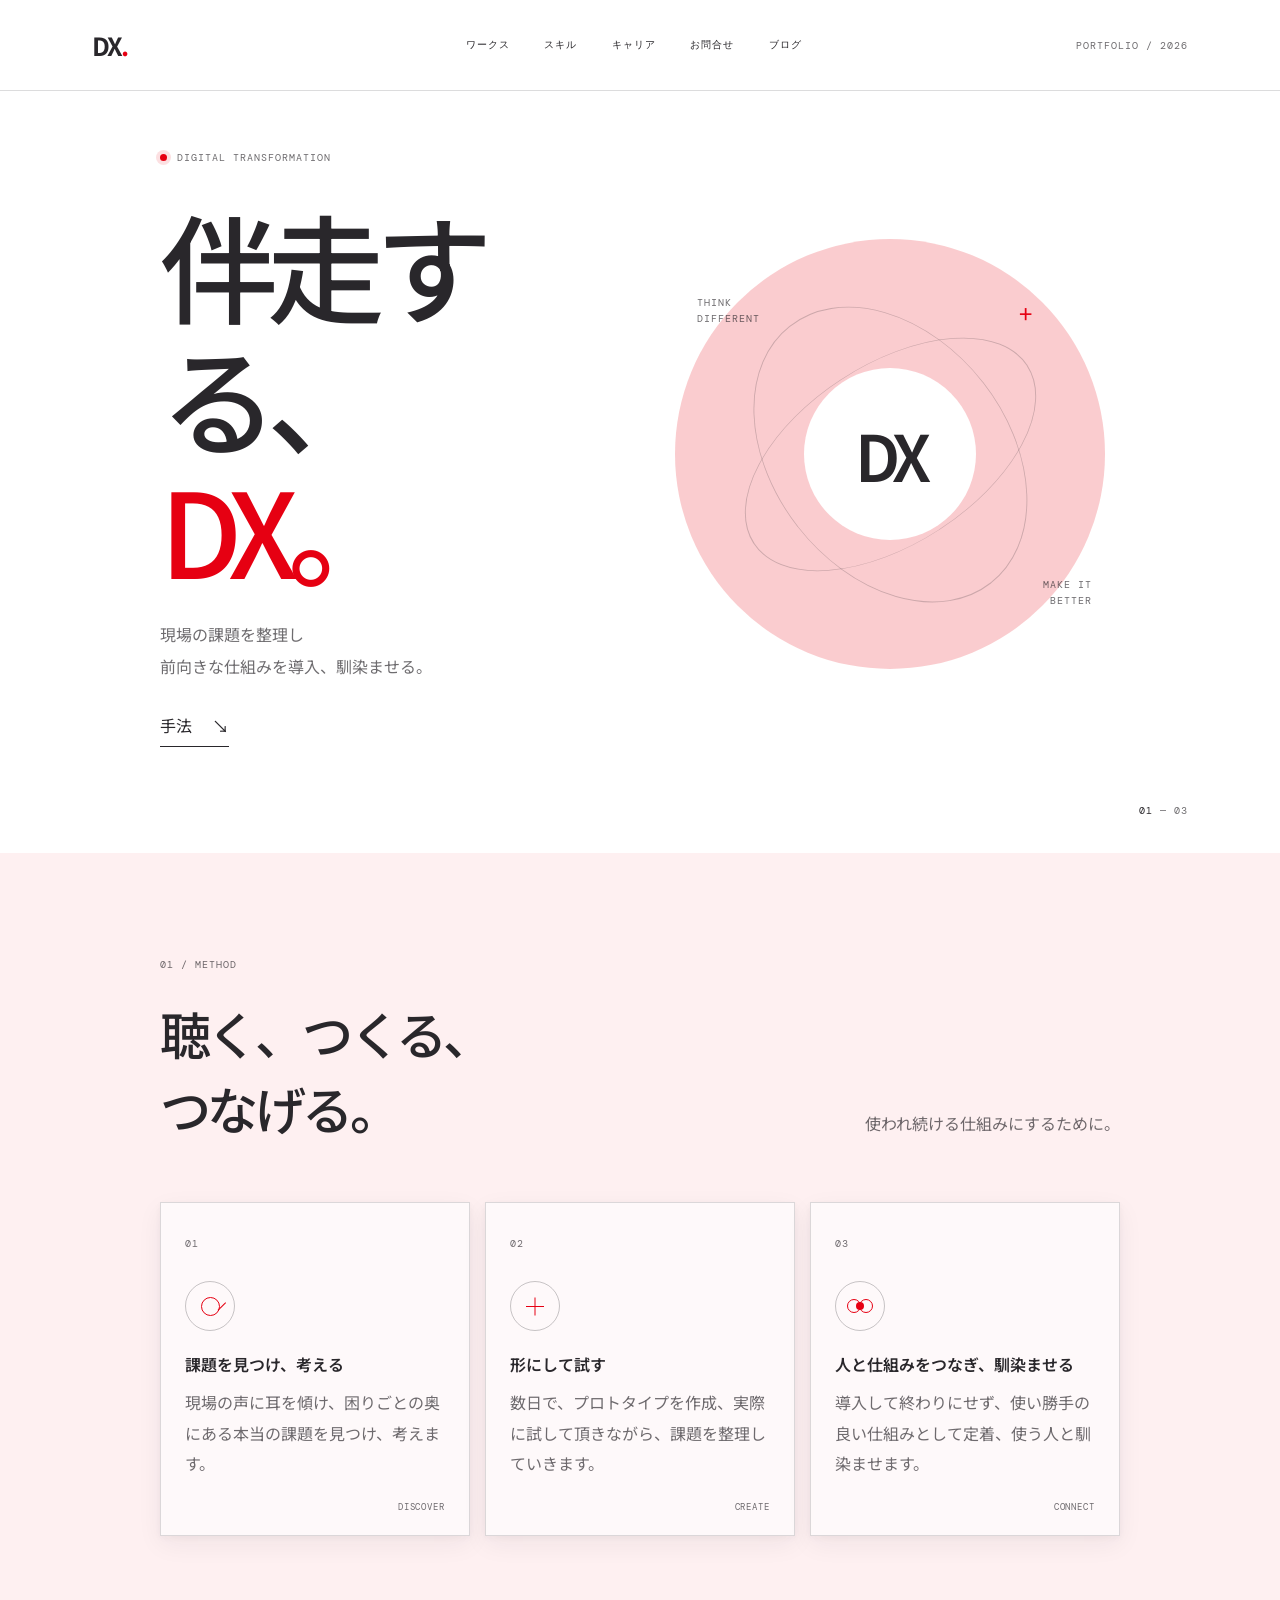
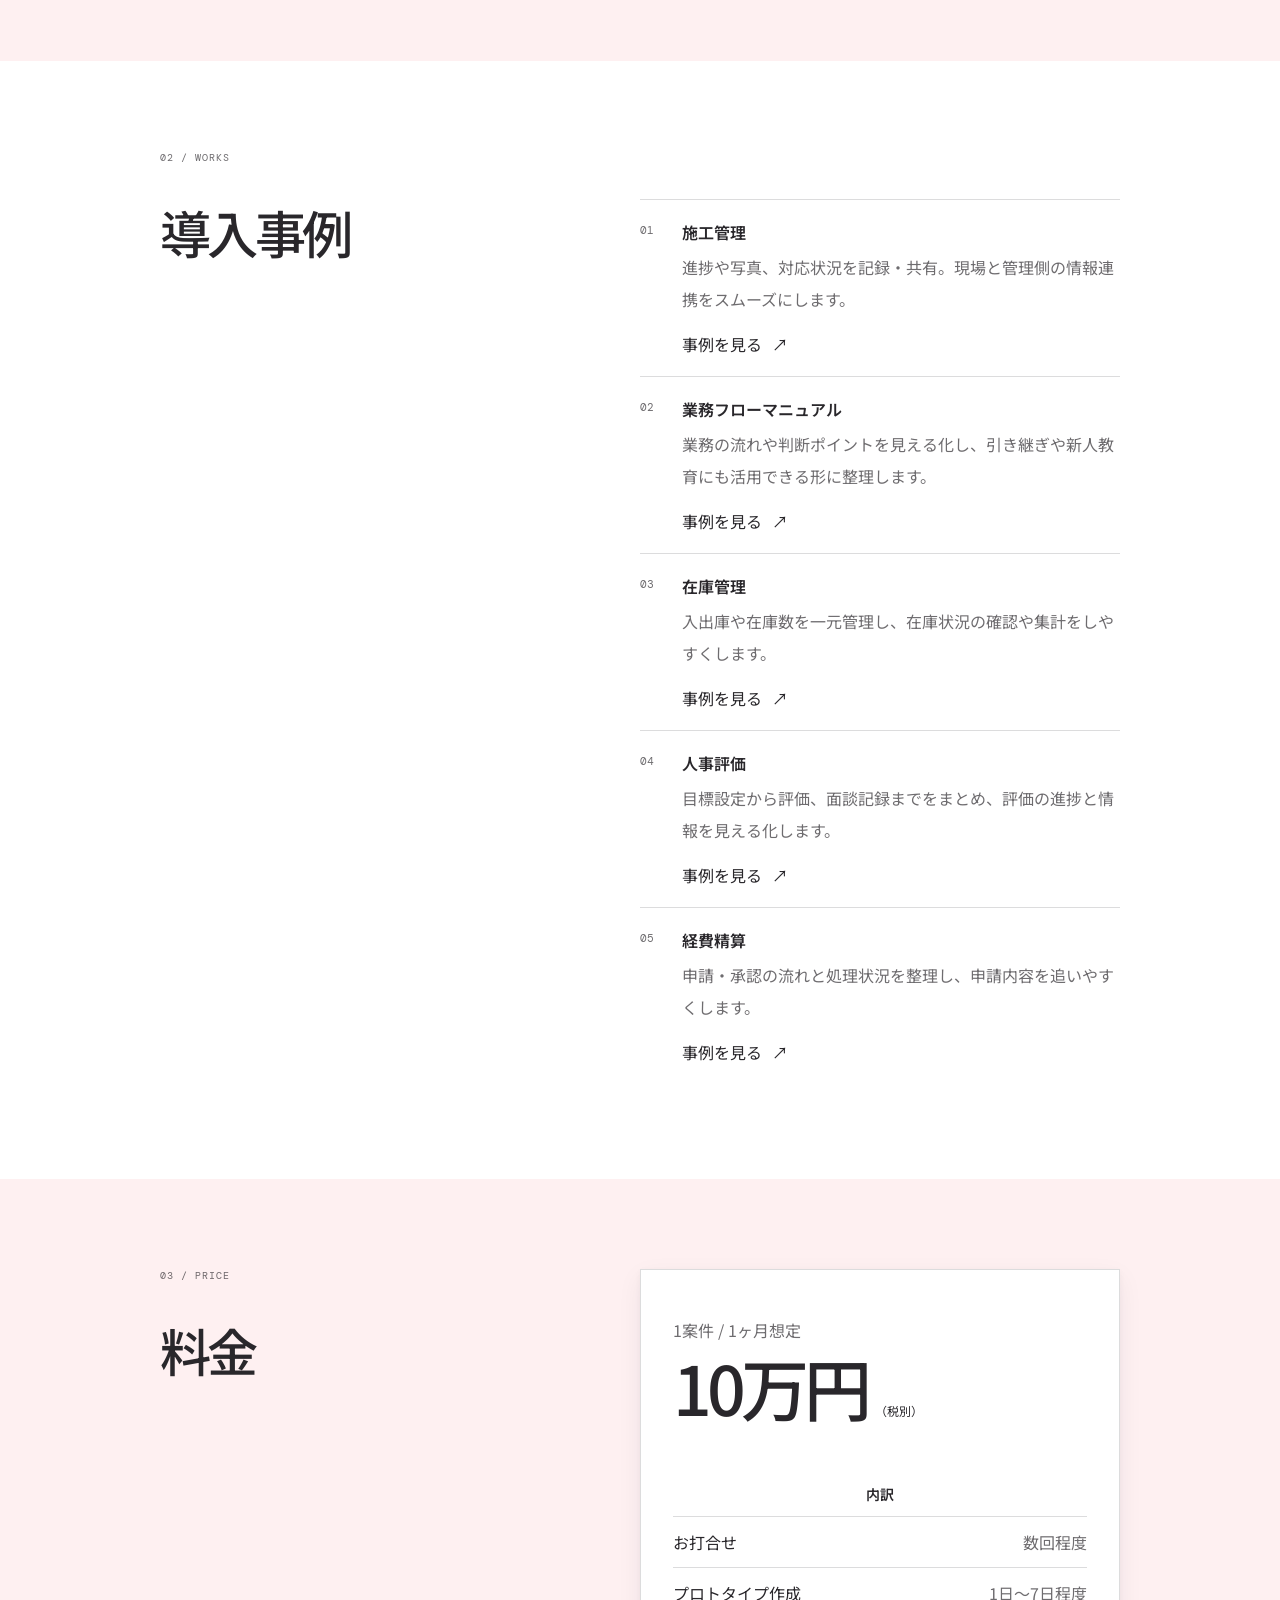
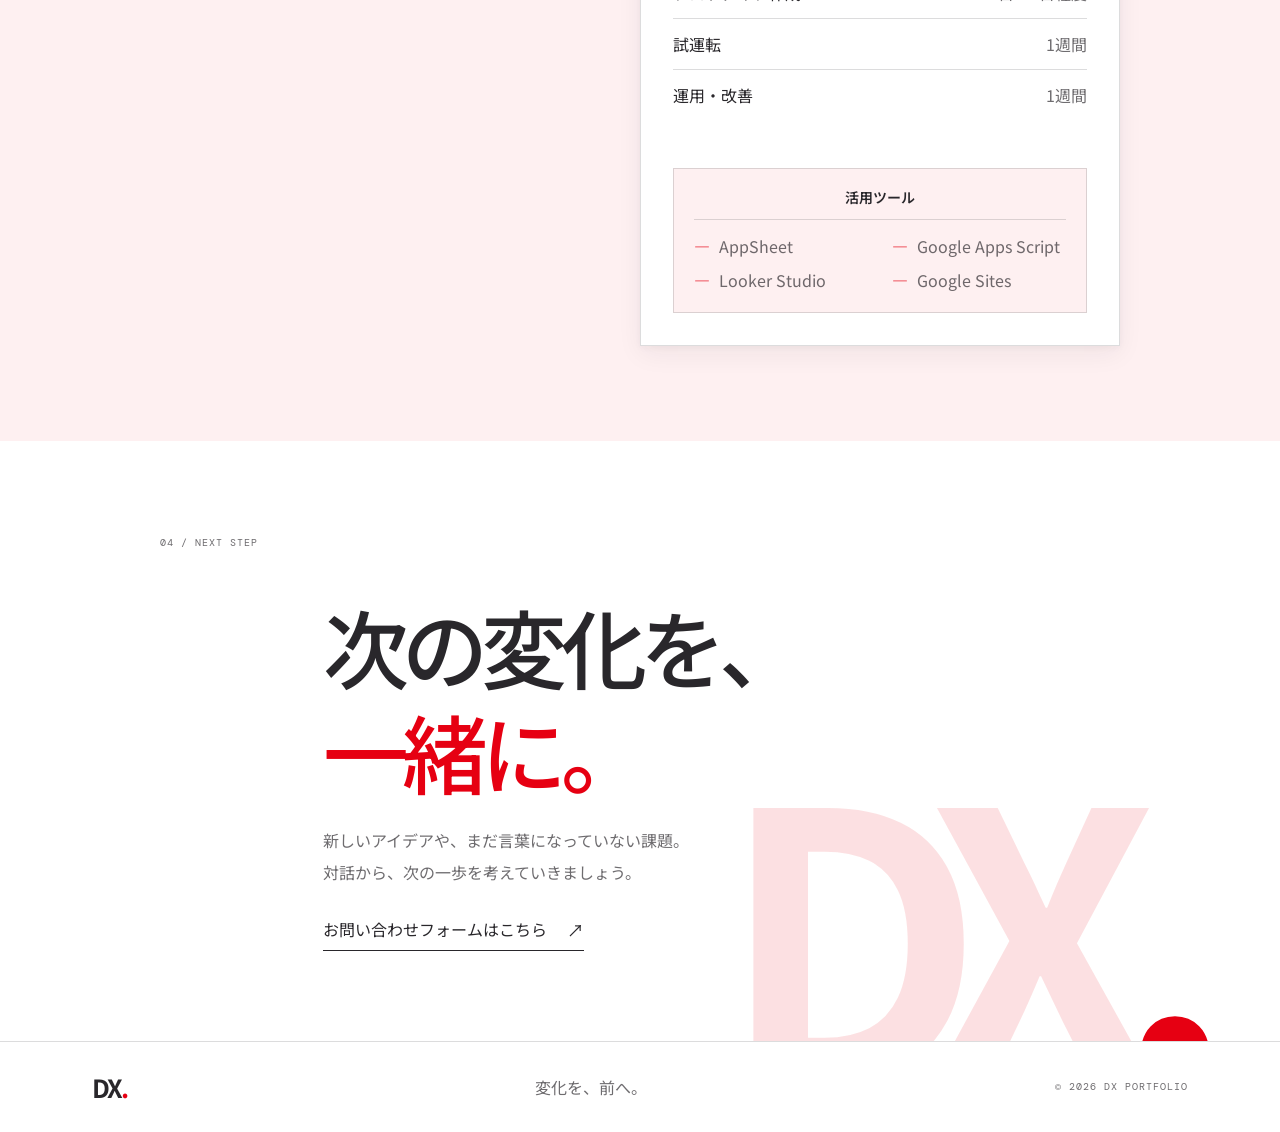
==== commit 7b1e9a4b: "3" ====
--- a/index.html
+++ b/index.html
@@ -128,7 +128,7 @@
           <h2 id="price-title">料金</h2>
         </div>
         <div class="price-content">
-          <p class="price-plan">1案件・1ヶ月想定</p>
+          <p class="price-plan">1案件 / 1ヶ月想定</p>
           <p class="price-amount">10万円<span class="price-tax">（税別）</span></p>
           <h3 class="price-details-title">内訳</h3>
           <ol class="price-steps">
@@ -137,7 +137,7 @@
               <span class="price-step-duration">数回程度</span>
             </li>
             <li>
-              <span class="price-step-name">プロトタイプ（試作作成）</span>
+              <span class="price-step-name">プロトタイプ作成</span>
               <span class="price-step-duration">1日〜7日程度</span>
             </li>
             <li>
--- a/style.css
+++ b/style.css
@@ -390,14 +390,16 @@
 
 .price-details-title {
   margin: 0;
-  padding: 18px 0 12px;
-  border-top: 1px solid var(--line);
+  padding: 24px 0 12px;
+  /* border-top: 1px solid var(--line); */
   font-size: var(--font-size-section-label);
   font-weight: 600;
+  text-align: center;
 }
 
 .price-tools-panel {
-  margin-top: 24px;
+  /* margin-top: 24px; */
+  margin-top: 48px;
   padding: 18px 20px 20px;
   border: 1px solid var(--line);
   background: var(--surface-soft);
@@ -440,6 +442,12 @@
   list-style: none;
 }
 
+@media (max-width: 1080px) {
+  .price-tools {
+    grid-template-columns: 1fr;
+  }
+}
+
 .price-tools li {
   color: var(--muted);
   font-size: var(--font-size-base);
@@ -503,6 +511,13 @@
   padding: 25px 24px 23px;
   border: 1px solid var(--line);
   background: rgb(255 255 255 / 65%);
+  box-shadow: 0 8px 24px rgb(41 39 43 / 6%), 0 2px 6px rgb(41 39 43 / 4%);
+  transition: transform 180ms ease, box-shadow 180ms ease;
+}
+
+.method-card:hover {
+  box-shadow: 0 12px 30px rgb(41 39 43 / 9%), 0 3px 8px rgb(41 39 43 / 5%);
+  transform: translateY(-3px);
 }
 
 .card-number {
